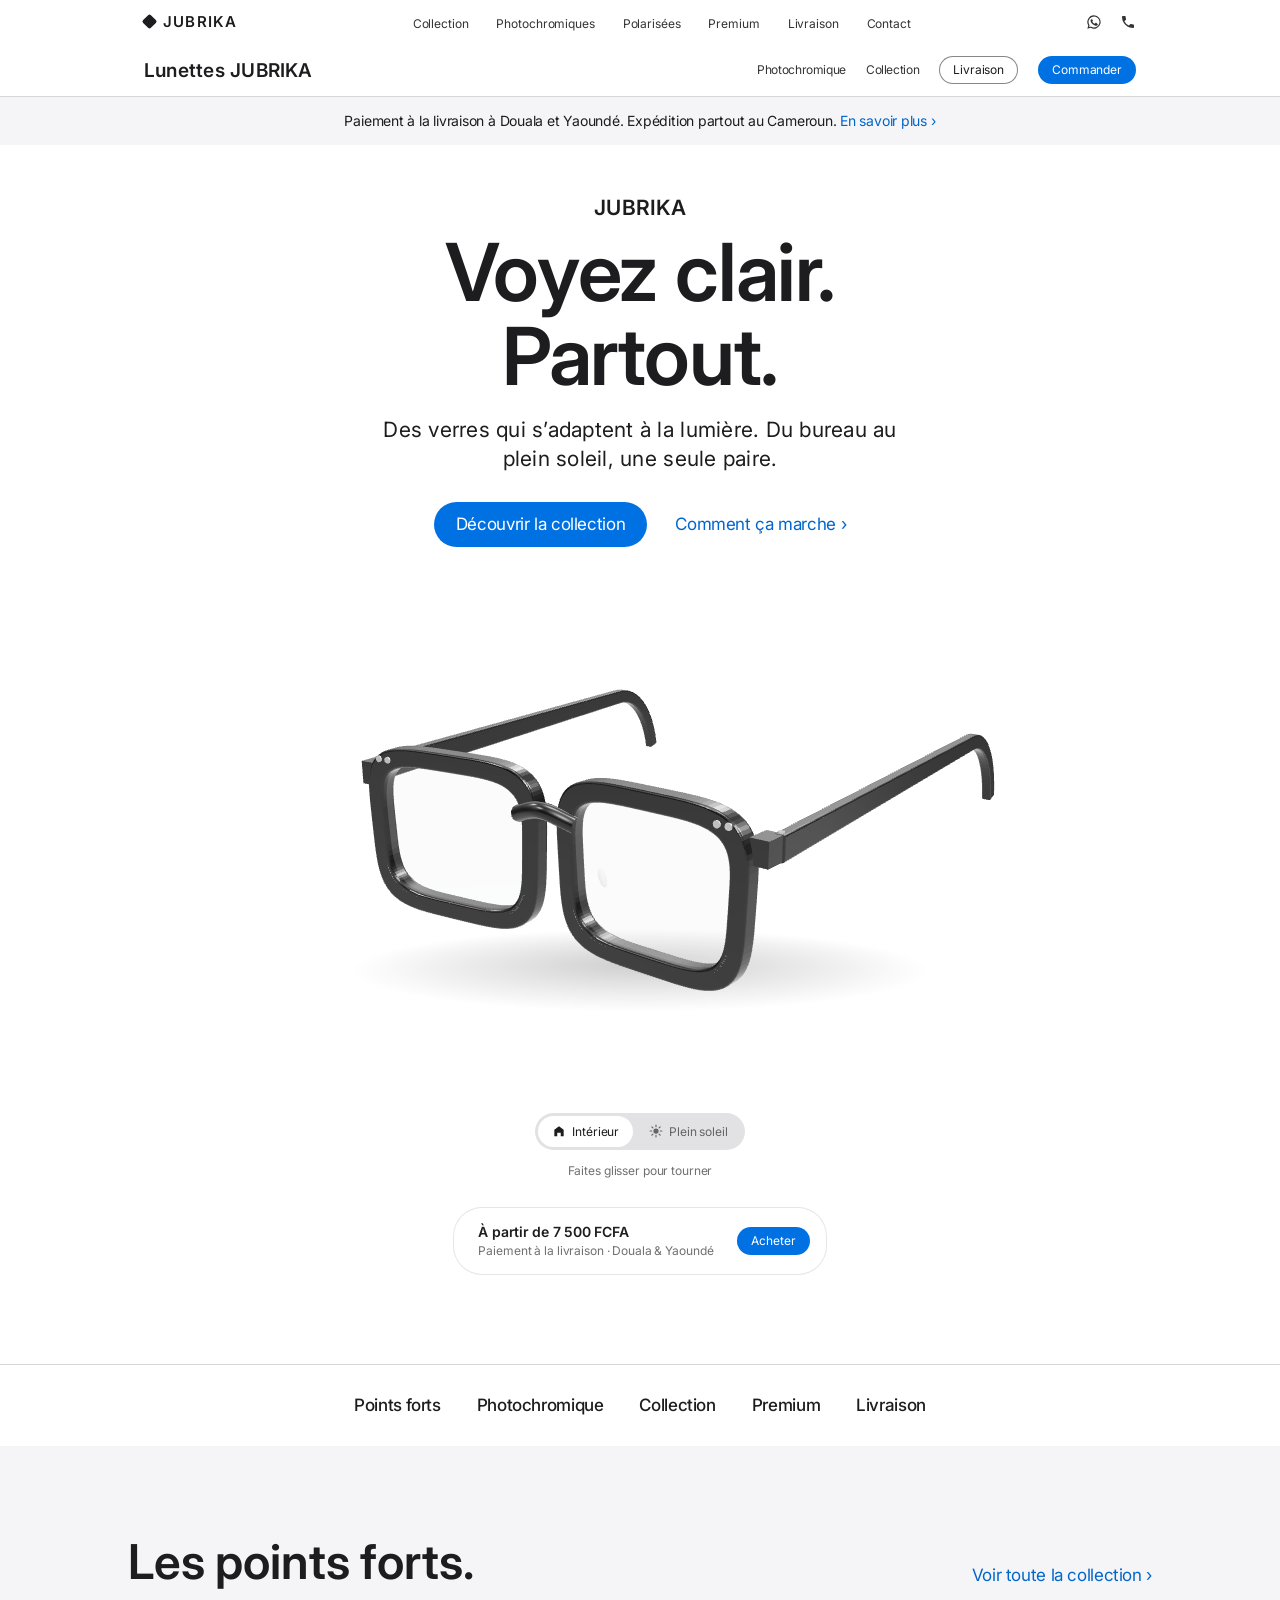
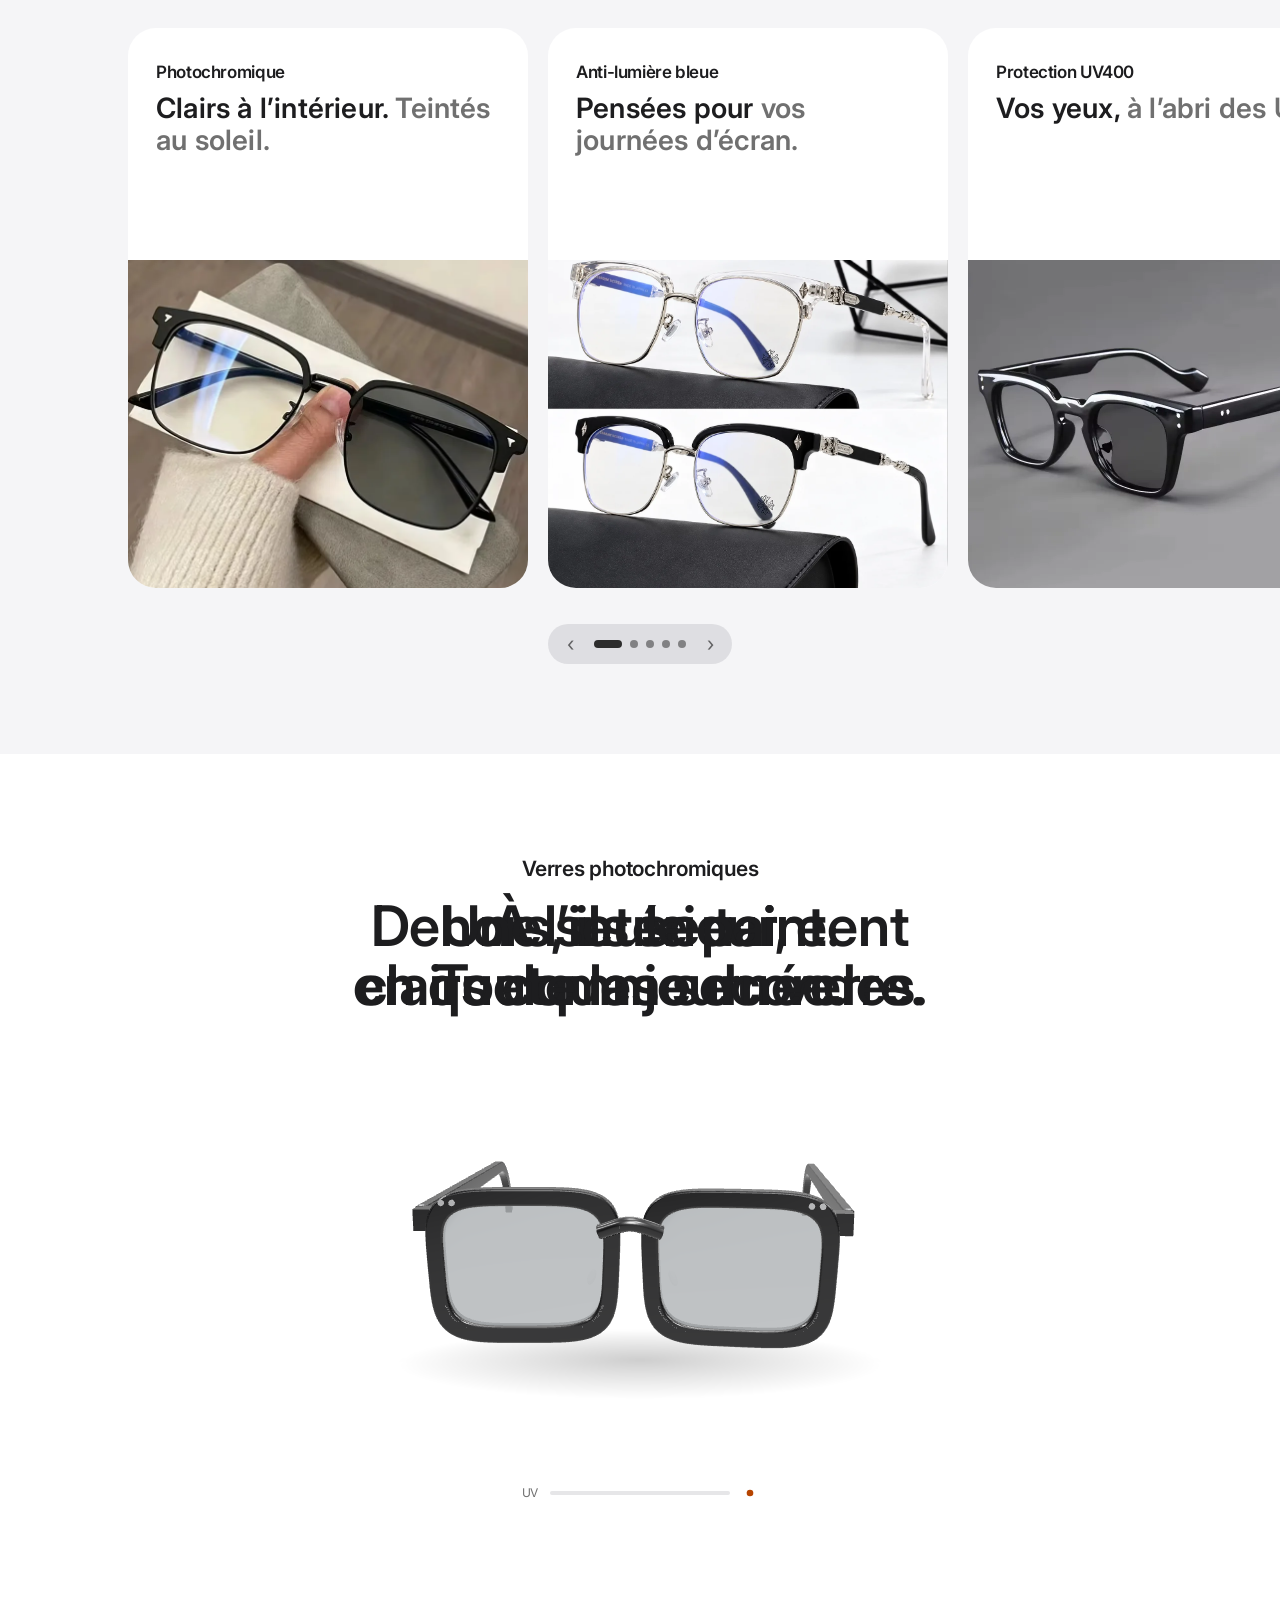
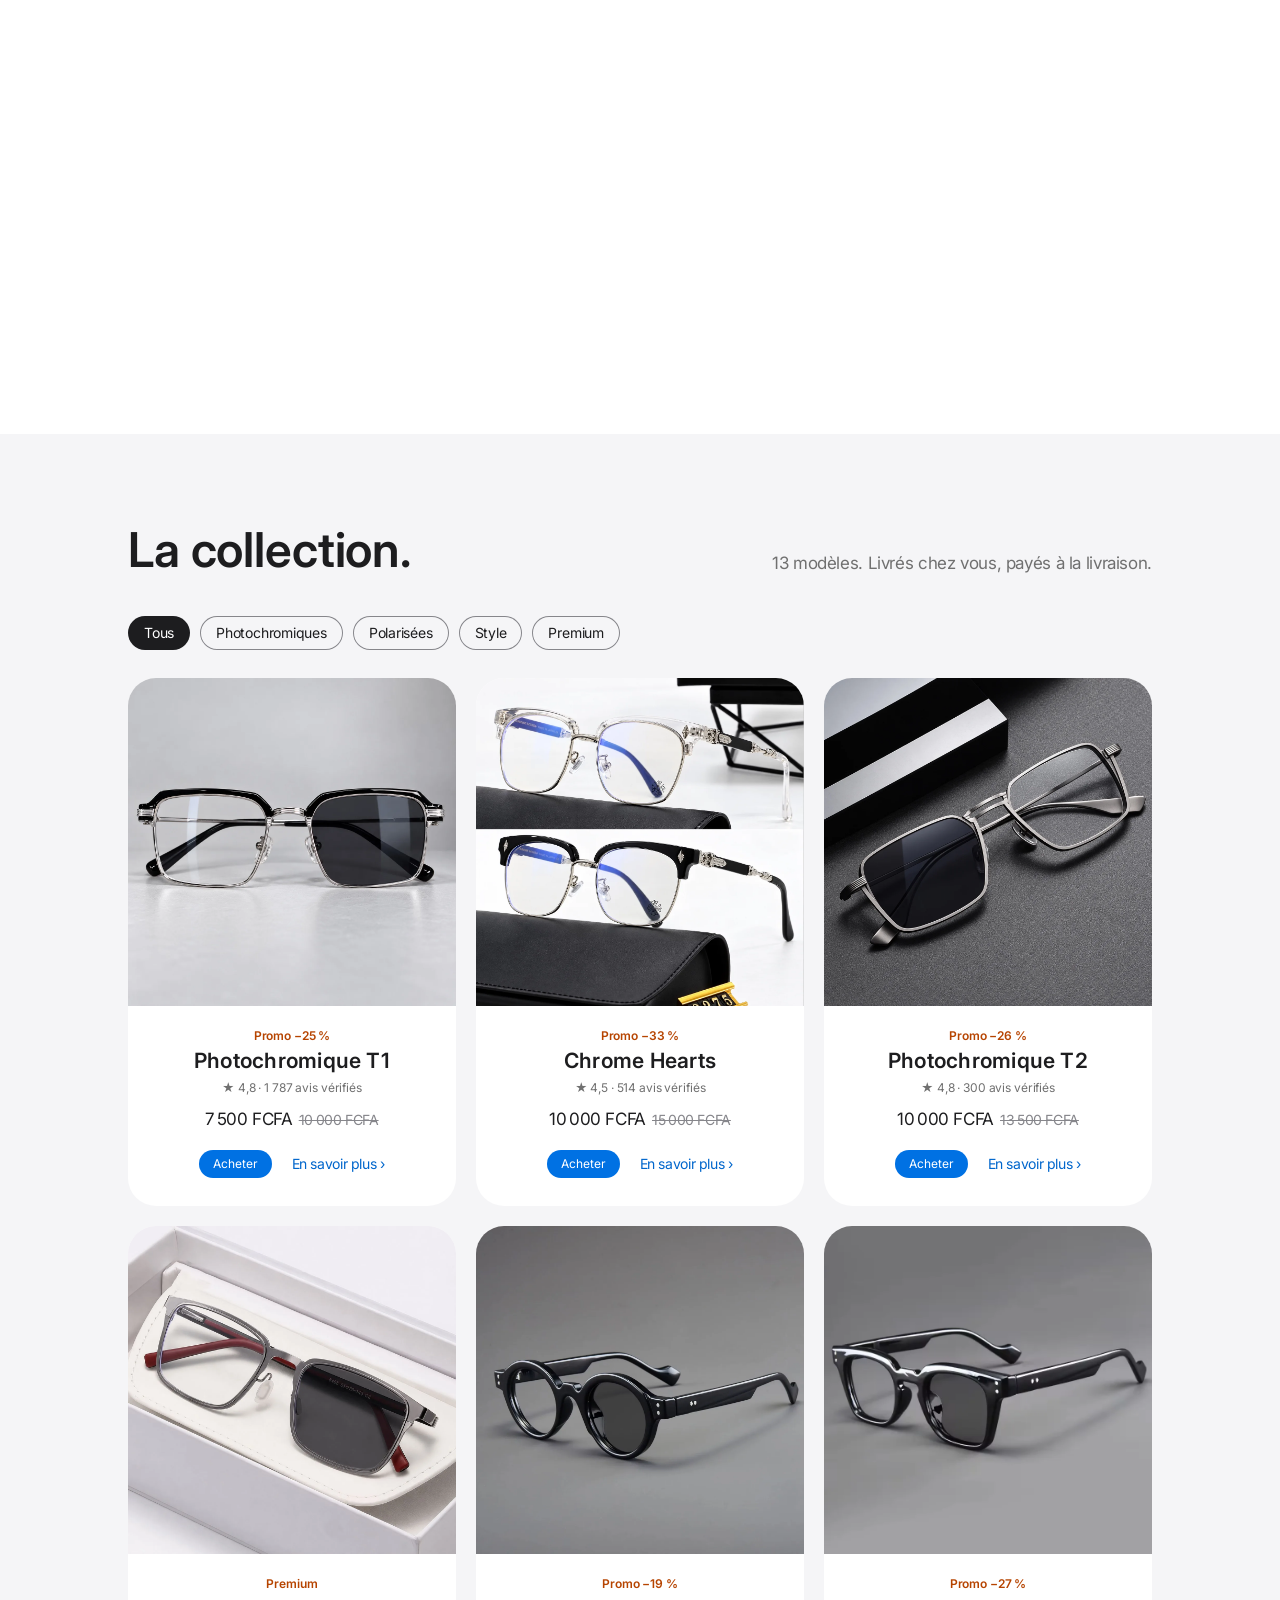
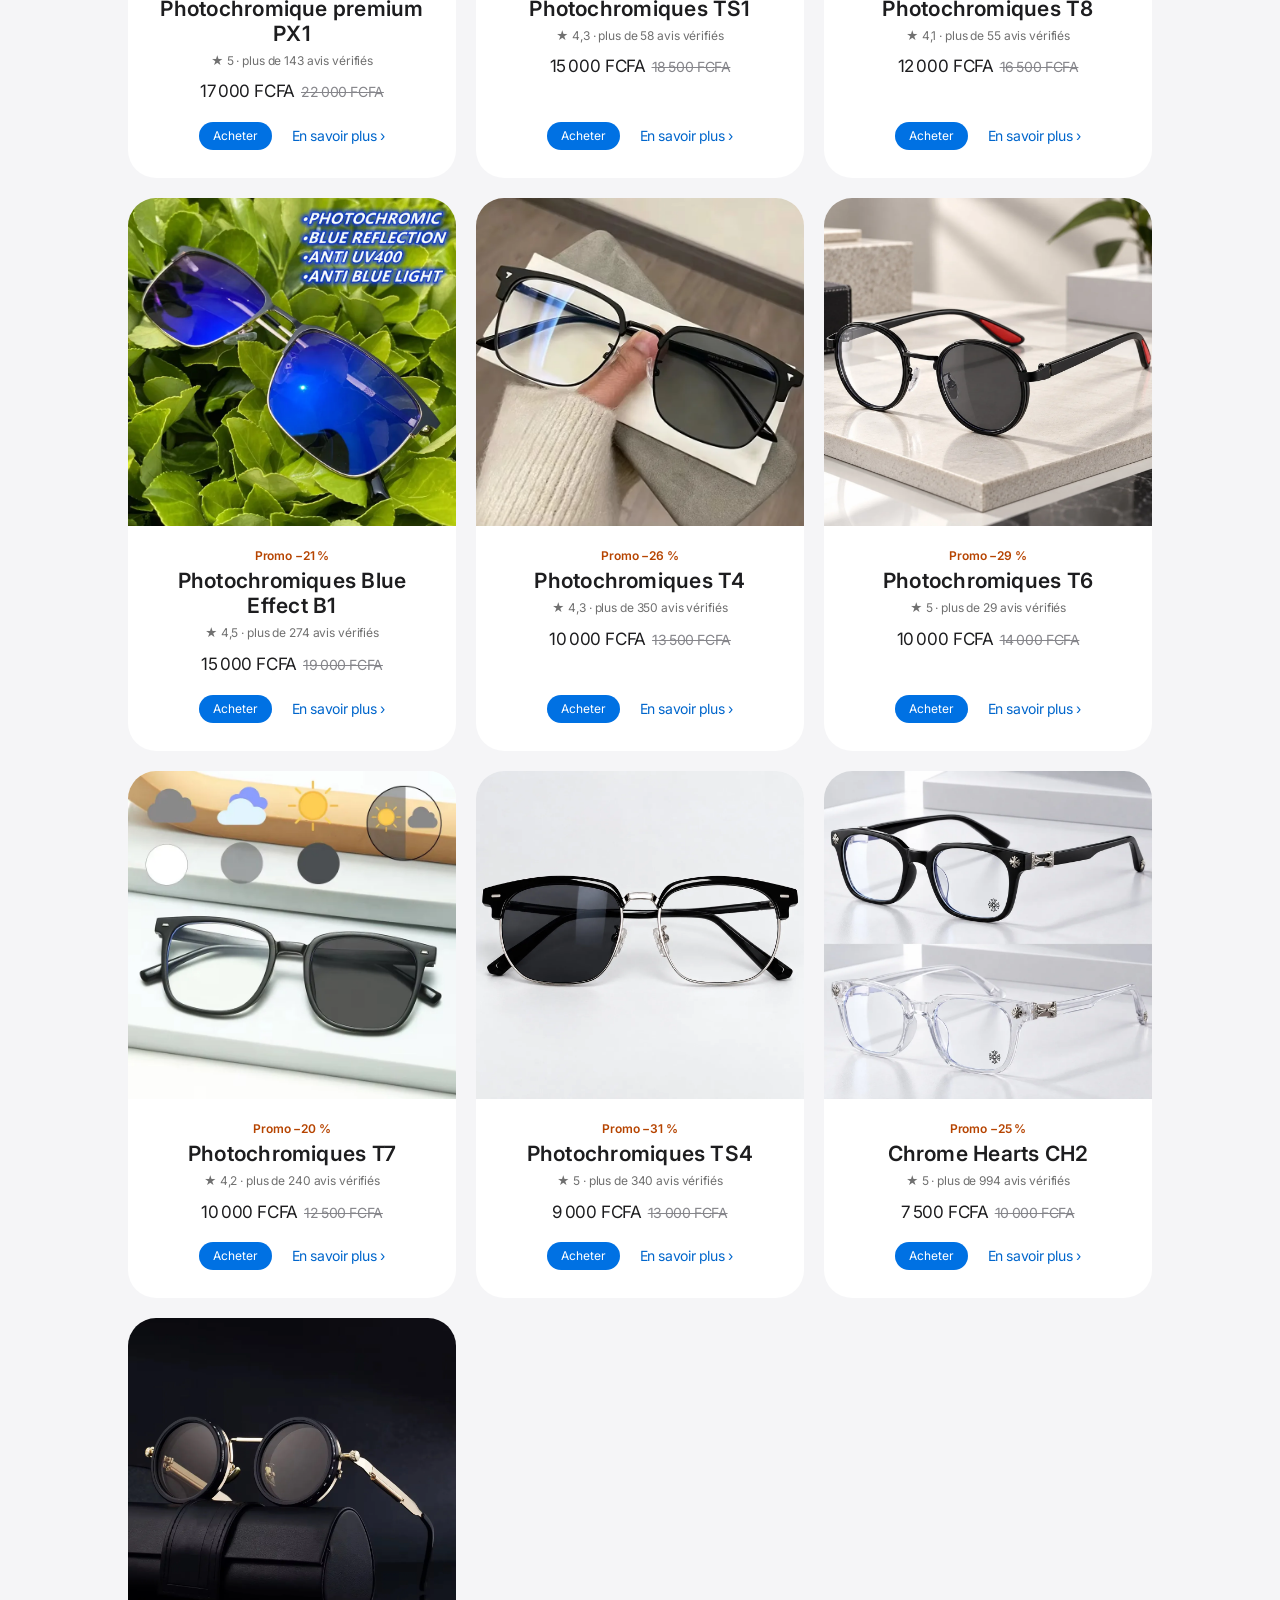
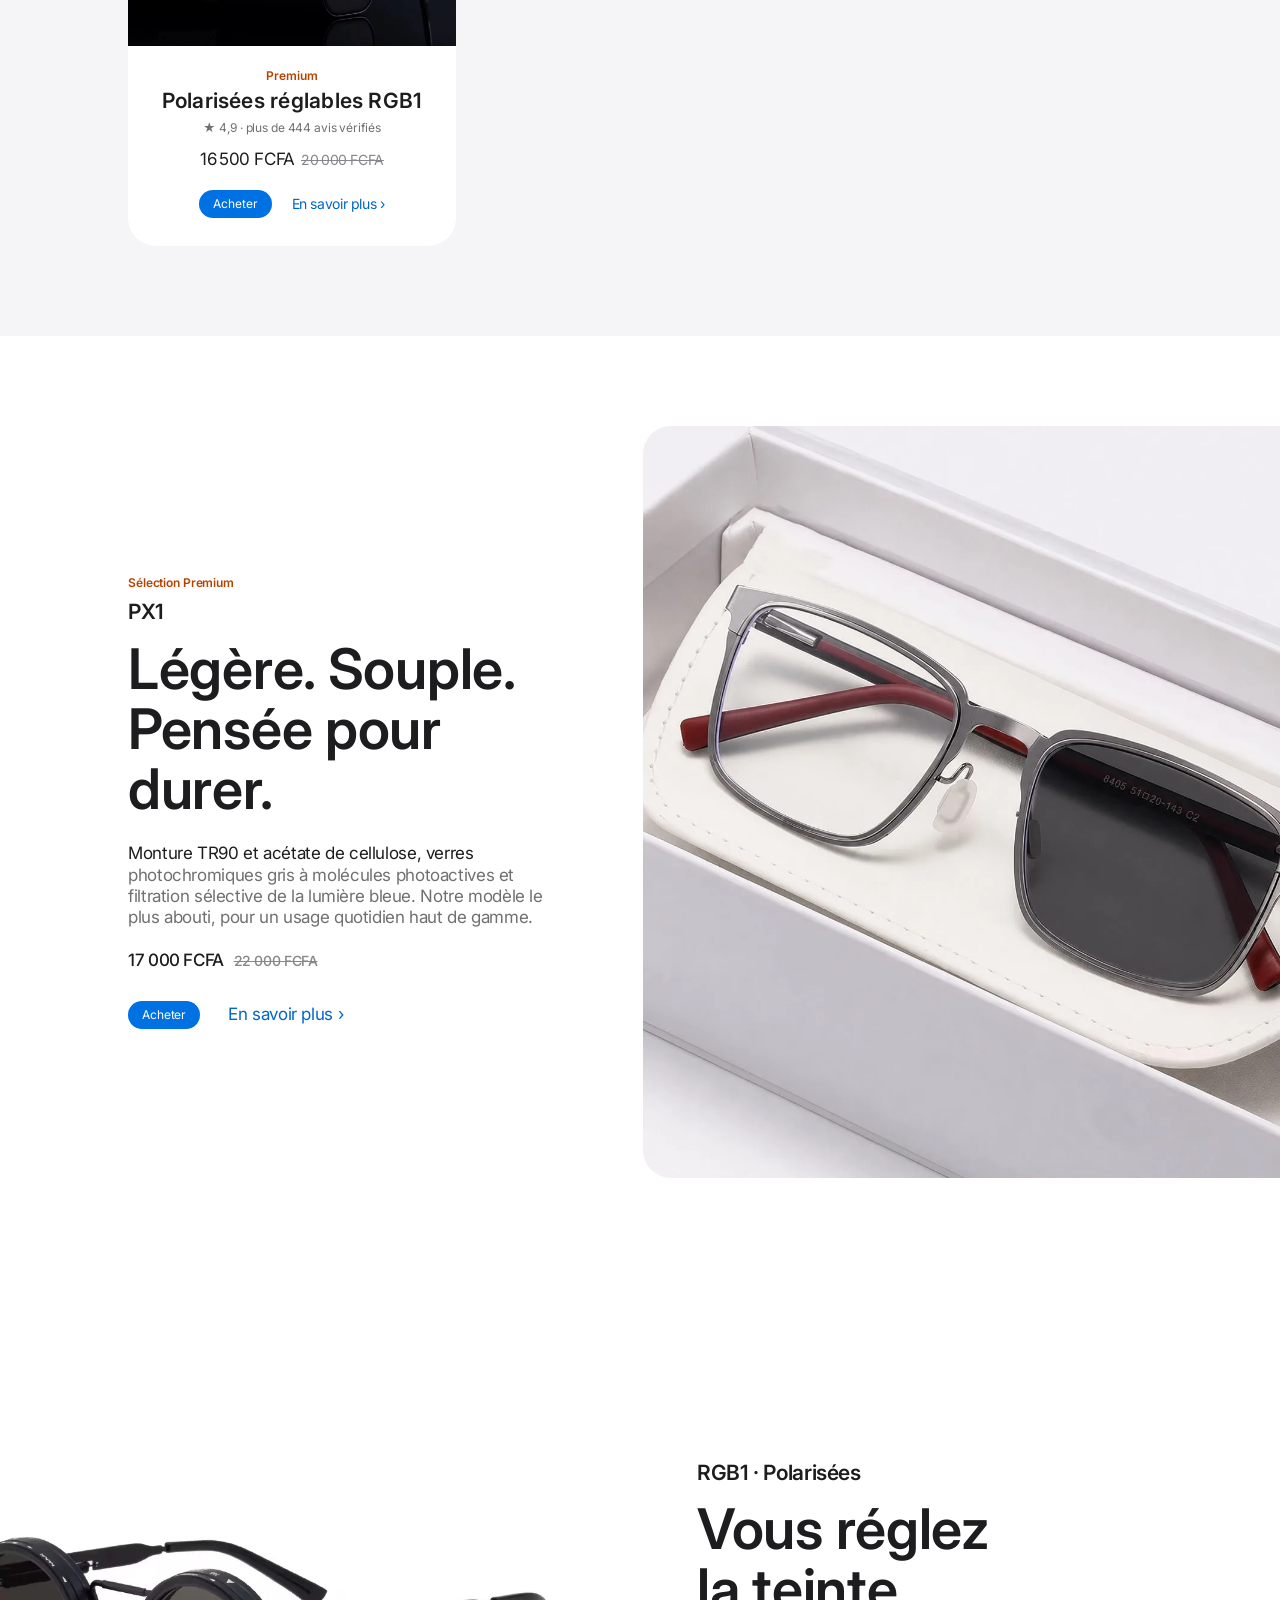
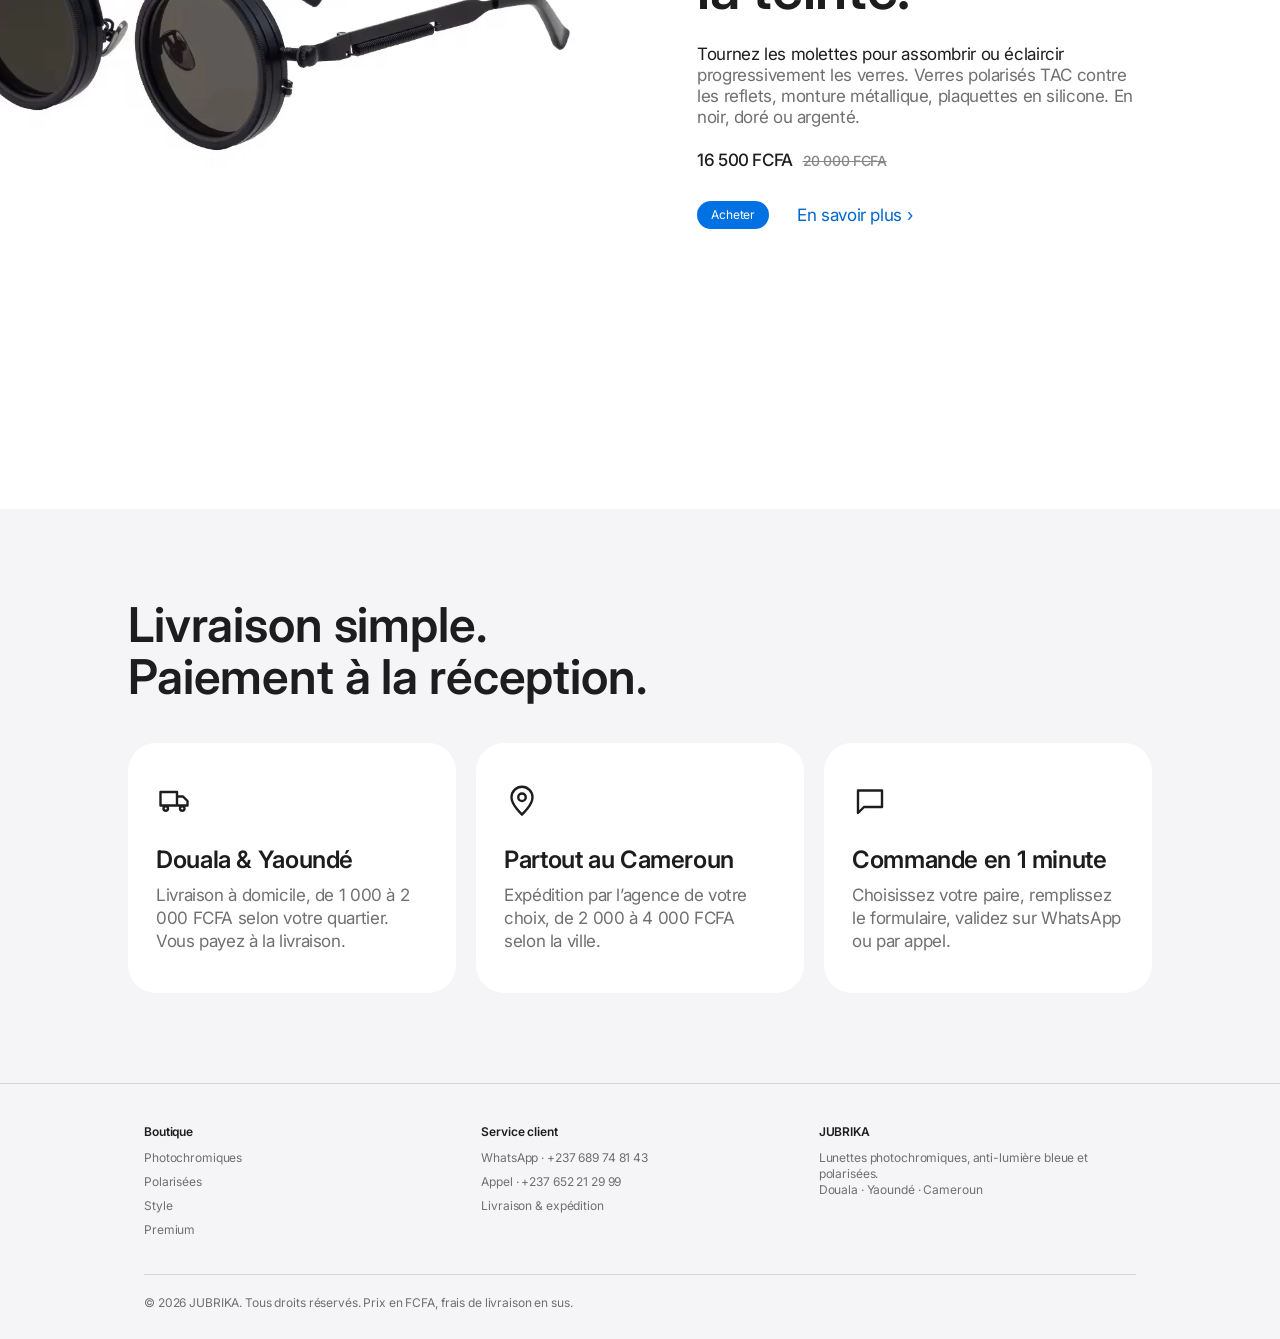
==== site/index.html @ 3ce25b88 "Ajoute le site vitrine JUBRIKA (style galerie, lunettes 3D) Nouveau site dans site/ : héros avec lun" ====
<!DOCTYPE html>
<html lang="fr">
<head>
<meta charset="utf-8">
<meta name="viewport" content="width=device-width,initial-scale=1,viewport-fit=cover">
<meta name="theme-color" content="#ffffff">
<title>JUBRIKA — Lunettes photochromiques, anti-lumière bleue et polarisées</title>
<meta name="description" content="Lunettes photochromiques, anti-lumière bleue et polarisées. Livraison à Douala et Yaoundé, paiement à la livraison, expédition partout au Cameroun.">
<link rel="preconnect" href="https://fonts.googleapis.com">
<link rel="preconnect" href="https://fonts.gstatic.com" crossorigin>
<link href="https://fonts.googleapis.com/css2?family=Inter:wght@400;500;600&display=swap" rel="stylesheet">
<link rel="stylesheet" href="css/style.css">
<script type="importmap">{"imports":{"three":"./vendor/three.module.min.js"}}</script>
</head>
<body>

<!-- Navigation globale -->
<header class="gnav" id="top">
  <nav class="gnav-inner" aria-label="Navigation principale">
    <a class="logo" href="#top" aria-label="JUBRIKA — accueil"><span class="logo-mark"></span>JUBRIKA</a>
    <ul class="gnav-links" id="gnav-links">
      <li><a href="#collection">Collection</a></li>
      <li><a href="#collection" data-filter="Photochromiques">Photochromiques</a></li>
      <li><a href="#collection" data-filter="Polarisées">Polarisées</a></li>
      <li><a href="#collection" data-filter="Premium">Premium</a></li>
      <li><a href="#livraison">Livraison</a></li>
      <li><a href="#contact">Contact</a></li>
    </ul>
    <div class="gnav-icons">
      <a href="https://wa.me/237689748143" target="_blank" rel="noopener" aria-label="WhatsApp">
        <svg viewBox="0 0 24 24" aria-hidden="true"><path d="M12 2a10 10 0 0 0-8.6 15.1L2 22l5-1.3A10 10 0 1 0 12 2Zm0 18.2a8.2 8.2 0 0 1-4.2-1.2l-.3-.2-3 .8.8-2.9-.2-.3A8.2 8.2 0 1 1 12 20.2Zm4.5-6.1c-.2-.1-1.5-.7-1.7-.8-.2-.1-.4-.1-.6.1l-.8 1c-.1.2-.3.2-.5.1a6.7 6.7 0 0 1-3.3-2.9c-.2-.4.2-.4.7-1.3.1-.2 0-.3 0-.4l-.8-1.8c-.2-.5-.4-.4-.6-.4h-.5a1 1 0 0 0-.7.3 3 3 0 0 0-.9 2.2 5.2 5.2 0 0 0 1.1 2.8 11.9 11.9 0 0 0 4.6 4c1.7.7 2.4.8 3.2.7.5-.1 1.5-.6 1.8-1.2.2-.6.2-1.1.1-1.2l-.5-.3Z" fill="currentColor"/></svg>
      </a>
      <a href="tel:+237652212999" aria-label="Appeler JUBRIKA">
        <svg viewBox="0 0 24 24" aria-hidden="true"><path d="M6.6 10.8a15.1 15.1 0 0 0 6.6 6.6l2.2-2.2c.3-.3.7-.4 1-.2 1.1.4 2.3.6 3.6.6.6 0 1 .4 1 1V20c0 .6-.4 1-1 1A17 17 0 0 1 3 4c0-.6.4-1 1-1h3.5c.6 0 1 .4 1 1 0 1.3.2 2.5.6 3.6.1.3 0 .7-.2 1l-2.3 2.2Z" fill="currentColor"/></svg>
      </a>
      <button class="menu-btn" id="menu-btn" aria-expanded="false" aria-controls="gnav-links" aria-label="Menu"><span></span><span></span></button>
    </div>
  </nav>
</header>

<!-- Navigation locale -->
<div class="lnav">
  <div class="lnav-inner">
    <span class="lnav-title">Lunettes JUBRIKA</span>
    <div class="lnav-actions">
      <a class="lnav-link" href="#photochromique">Photochromique</a>
      <a class="lnav-link" href="#collection">Collection</a>
      <a class="pill pill-outline" href="#livraison">Livraison</a>
      <a class="pill pill-blue" href="#collection">Commander</a>
    </div>
  </div>
</div>

<div class="ribbon">
  Paiement à la livraison à Douala et Yaoundé. Expédition partout au Cameroun. <a href="#livraison">En savoir plus ›</a>
</div>

<main>

<!-- Héros -->
<section class="hero">
  <p class="hero-kicker">JUBRIKA</p>
  <h1 class="hero-title">Voyez clair.<br>Partout.</h1>
  <p class="hero-sub">Des verres qui s’adaptent à la lumière. Du bureau au plein soleil, une seule paire.</p>
  <div class="hero-links">
    <a class="pill pill-blue pill-lg" href="#collection">Découvrir la collection</a>
    <a class="text-link" href="#photochromique">Comment ça marche ›</a>
  </div>

  <div class="hero-stage">
    <canvas id="hero-canvas" aria-label="Lunettes JUBRIKA en 3D — faites glisser pour tourner" role="img"></canvas>
    <img class="hero-fallback" src="img/products/t8-1.webp" alt="Lunettes photochromiques JUBRIKA" hidden>
    <div class="light-toggle" role="group" aria-label="Simuler la lumière">
      <button class="active" data-tint="0" aria-pressed="true">
        <svg viewBox="0 0 24 24" aria-hidden="true"><path d="M4 21V10l8-6 8 6v11h-5v-6H9v6H4Z" fill="currentColor"/></svg>Intérieur
      </button>
      <button data-tint="1" aria-pressed="false">
        <svg viewBox="0 0 24 24" aria-hidden="true"><circle cx="12" cy="12" r="4.5" fill="currentColor"/><g stroke="currentColor" stroke-width="2" stroke-linecap="round"><path d="M12 2v2.5M12 19.5V22M2 12h2.5M19.5 12H22M4.9 4.9l1.8 1.8M17.3 17.3l1.8 1.8M4.9 19.1l1.8-1.8M17.3 6.7l1.8-1.8"/></g></svg>Plein soleil
      </button>
    </div>
    <p class="drag-hint">Faites glisser pour tourner</p>
  </div>

  <div class="price-callout">
    <div>
      <strong>À partir de 7 500 FCFA</strong>
      <span>Paiement à la livraison · Douala &amp; Yaoundé</span>
    </div>
    <a class="pill pill-blue" href="#collection">Acheter</a>
  </div>
</section>

<!-- Ancres -->
<nav class="anchors" aria-label="Sections">
  <a href="#points-forts">Points forts</a>
  <a href="#photochromique">Photochromique</a>
  <a href="#collection">Collection</a>
  <a href="#premium">Premium</a>
  <a href="#livraison">Livraison</a>
</nav>

<!-- Points forts -->
<section class="band" id="points-forts">
  <div class="band-head">
    <h2 class="section-title">Les points forts.</h2>
    <a class="text-link" href="#collection">Voir toute la collection ›</a>
  </div>
  <div class="highlights" id="highlights">
    <article class="hl-card">
      <p class="hl-kicker">Photochromique</p>
      <h3>Clairs à l’intérieur. <span>Teintés au soleil.</span></h3>
      <img src="img/products/t4-1.webp" alt="Lunettes photochromiques T4 tenues en main" loading="lazy">
    </article>
    <article class="hl-card">
      <p class="hl-kicker">Anti-lumière bleue</p>
      <h3>Pensées pour <span>vos journées d’écran.</span></h3>
      <img src="img/products/ch1-1.webp" alt="Lunettes anti-lumière bleue CH1" loading="lazy">
    </article>
    <article class="hl-card">
      <p class="hl-kicker">Protection UV400</p>
      <h3>Vos yeux, <span>à l’abri des UV.</span></h3>
      <img src="img/products/t8-1.webp" alt="Lunettes photochromiques T8" loading="lazy">
    </article>
    <article class="hl-card">
      <p class="hl-kicker">Polarisées réglables</p>
      <h3>Une molette. <span>L’intensité qui vous va.</span></h3>
      <img src="img/products/rgb1-1.webp" alt="Lunettes polarisées réglables RGB1" loading="lazy">
    </article>
    <article class="hl-card hl-card-text">
      <p class="hl-kicker">Paiement à la livraison</p>
      <h3>Vous payez <span>quand vous recevez.</span></h3>
      <p class="hl-big">+10 000</p>
      <p class="hl-note">clients satisfaits au Cameroun</p>
    </article>
  </div>
  <div class="hl-controls" aria-label="Défilement des points forts">
    <button id="hl-prev" aria-label="Précédent">‹</button>
    <span class="hl-dots" id="hl-dots"></span>
    <button id="hl-next" aria-label="Suivant">›</button>
  </div>
</section>

<!-- Photochromique : scroll -->
<section class="photo-story" id="photochromique">
  <div class="story-sticky">
    <div class="story-text">
      <p class="story-kicker">Verres photochromiques</p>
      <h2 class="story-steps">
        <span class="step active" data-step="0">À l’intérieur,<br>clairs comme du verre.</span>
        <span class="step" data-step="1">Dehors, ils se teintent<br>en quelques secondes.</span>
        <span class="step" data-step="2">Une seule paire.<br>Toute la journée.</span>
      </h2>
    </div>
    <canvas id="story-canvas" aria-hidden="true"></canvas>
    <img class="story-fallback" src="img/products/t1-1.webp" alt="" hidden>
    <div class="uv-meter" aria-hidden="true">
      <span>UV</span><div class="uv-track"><div class="uv-fill" id="uv-fill"></div></div>
      <svg viewBox="0 0 24 24"><circle cx="12" cy="12" r="5" fill="currentColor"/></svg>
    </div>
  </div>
</section>

<!-- Collection -->
<section class="band" id="collection">
  <div class="band-head">
    <h2 class="section-title">La collection.</h2>
    <p class="band-sub">13 modèles. Livrés chez vous, payés à la livraison.</p>
  </div>
  <div class="filters" role="tablist" aria-label="Filtrer la collection">
    <button class="pill pill-outline active" data-filter="Tous" role="tab" aria-selected="true">Tous</button>
    <button class="pill pill-outline" data-filter="Photochromiques" role="tab" aria-selected="false">Photochromiques</button>
    <button class="pill pill-outline" data-filter="Polarisées" role="tab" aria-selected="false">Polarisées</button>
    <button class="pill pill-outline" data-filter="Style" role="tab" aria-selected="false">Style</button>
    <button class="pill pill-outline" data-filter="Premium" role="tab" aria-selected="false">Premium</button>
  </div>
  <div class="grid" id="grid"></div>
</section>

<!-- Premium PX1 -->
<section class="editorial" id="premium">
  <div class="ed-text">
    <p class="launch">Sélection Premium</p>
    <p class="ed-kicker">PX1</p>
    <h2 class="ed-title">Légère. Souple.<br>Pensée pour durer.</h2>
    <p class="ed-body">Monture TR90 et acétate de cellulose, verres photochromiques gris à molécules photoactives et filtration sélective de la lumière bleue. Notre modèle le plus abouti, pour un usage quotidien haut de gamme.</p>
    <p class="ed-price">17 000 FCFA <s>22 000 FCFA</s></p>
    <div class="hero-links left">
      <a class="pill pill-blue" href="#produit-PX1">Acheter</a>
      <a class="text-link" href="#produit-PX1">En savoir plus ›</a>
    </div>
  </div>
  <div class="ed-media"><img src="img/products/px1-1.webp" alt="Lunettes photochromiques premium PX1" loading="lazy"></div>
</section>

<section class="editorial reverse">
  <div class="ed-text">
    <p class="ed-kicker">RGB1 · Polarisées</p>
    <h2 class="ed-title">Vous réglez<br>la teinte.</h2>
    <p class="ed-body">Tournez les molettes pour assombrir ou éclaircir progressivement les verres. Verres polarisés TAC contre les reflets, monture métallique, plaquettes en silicone. En noir, doré ou argenté.</p>
    <p class="ed-price">16 500 FCFA <s>20 000 FCFA</s></p>
    <div class="hero-links left">
      <a class="pill pill-blue" href="#produit-RGB1">Acheter</a>
      <a class="text-link" href="#produit-RGB1">En savoir plus ›</a>
    </div>
  </div>
  <div class="ed-media"><img src="img/products/rgb1-2.webp" alt="Lunettes polarisées réglables RGB1" loading="lazy"></div>
</section>

<!-- Livraison -->
<section class="band" id="livraison">
  <div class="band-head">
    <h2 class="section-title">Livraison simple.<br>Paiement à la réception.</h2>
  </div>
  <div class="cards3">
    <article class="info-card">
      <svg viewBox="0 0 24 24" aria-hidden="true"><path d="M3 6h11v9H3zM14 9h4l3 3v3h-7zM6.5 18.5a1.5 1.5 0 1 0 0-3 1.5 1.5 0 0 0 0 3Zm11 0a1.5 1.5 0 1 0 0-3 1.5 1.5 0 0 0 0 3Z" fill="none" stroke="currentColor" stroke-width="1.6" stroke-linejoin="round"/></svg>
      <h3>Douala &amp; Yaoundé</h3>
      <p>Livraison à domicile, de 1 000 à 2 000 FCFA selon votre quartier. Vous payez à la livraison.</p>
    </article>
    <article class="info-card">
      <svg viewBox="0 0 24 24" aria-hidden="true"><path d="M12 21s-7-6.2-7-11.5a7 7 0 0 1 14 0C19 14.8 12 21 12 21Zm0-9a2.5 2.5 0 1 0 0-5 2.5 2.5 0 0 0 0 5Z" fill="none" stroke="currentColor" stroke-width="1.6"/></svg>
      <h3>Partout au Cameroun</h3>
      <p>Expédition par l’agence de votre choix, de 2 000 à 4 000 FCFA selon la ville.</p>
    </article>
    <article class="info-card">
      <svg viewBox="0 0 24 24" aria-hidden="true"><path d="M4 5h16v11H8l-4 4z" fill="none" stroke="currentColor" stroke-width="1.6" stroke-linejoin="round"/></svg>
      <h3>Commande en 1 minute</h3>
      <p>Choisissez votre paire, remplissez le formulaire, validez sur WhatsApp ou par appel.</p>
    </article>
  </div>
</section>

</main>

<footer class="footer" id="contact">
  <div class="footer-inner">
    <div class="footer-cols">
      <div>
        <h4>Boutique</h4>
        <a href="#collection" data-filter="Photochromiques">Photochromiques</a>
        <a href="#collection" data-filter="Polarisées">Polarisées</a>
        <a href="#collection" data-filter="Style">Style</a>
        <a href="#collection" data-filter="Premium">Premium</a>
      </div>
      <div>
        <h4>Service client</h4>
        <a href="https://wa.me/237689748143" target="_blank" rel="noopener">WhatsApp · +237 689 74 81 43</a>
        <a href="tel:+237652212999">Appel · +237 652 21 29 99</a>
        <a href="#livraison">Livraison &amp; expédition</a>
      </div>
      <div>
        <h4>JUBRIKA</h4>
        <p>Lunettes photochromiques, anti-lumière bleue et polarisées.<br>Douala · Yaoundé · Cameroun</p>
      </div>
    </div>
    <p class="legal">© 2026 JUBRIKA. Tous droits réservés. Prix en FCFA, frais de livraison en sus.</p>
  </div>
</footer>

<!-- Fiche produit -->
<dialog class="sheet" id="sheet" aria-labelledby="sheet-title">
  <button class="sheet-close" id="sheet-close" aria-label="Fermer">×</button>
  <div class="sheet-body" id="sheet-body"></div>
</dialog>

<div class="toast" id="toast" role="alert" hidden></div>

<script type="module" src="js/app.js"></script>
</body>
</html>
---- site/css/style.css ----
/* JUBRIKA — galerie blanche, typographie compacte, bleu réservé aux actions. */
:root{
  --white:#ffffff;--mist:#f5f5f7;--frost:#fafafc;--hairline:#d6d6d6;--control:#e6e6e8;
  --ink:#1d1d1f;--slate:#707070;--steel:#86868b;--link:#0066cc;--blue:#0071e3;--orange:#b64400;
  --display:-apple-system,BlinkMacSystemFont,"SF Pro Display",Inter,"Helvetica Neue",Arial,sans-serif;
  --text:-apple-system,BlinkMacSystemFont,"SF Pro Text",Inter,"Helvetica Neue",Arial,sans-serif;
  --r-card:28px;--section:90px;--gap:20px;--gutter:max(16px,calc((100vw - 1024px)/2));
}
*{box-sizing:border-box}
html{scroll-behavior:smooth;scroll-padding-top:52px}
body{margin:0;background:var(--white);color:var(--ink);font-family:var(--text);font-size:17px;line-height:1.47;letter-spacing:-.374px;-webkit-font-smoothing:antialiased;overflow-x:hidden}
a{color:inherit;text-decoration:none}
img{max-width:100%;display:block}
button{font:inherit;color:inherit;cursor:pointer}
h1,h2,h3,h4{font-family:var(--display);margin:0}
[hidden]{display:none!important}

/* ---------- Boutons ---------- */
.pill{display:inline-flex;align-items:center;justify-content:center;gap:6px;border-radius:9999px;font-size:12px;line-height:1.33;letter-spacing:-.12px;padding:6px 14px;white-space:nowrap;border:0;background:none;transition:background .2s,color .2s}
.pill-blue{background:var(--blue);color:#fff}
.pill-blue:hover{background:#0077ed}
.pill-outline{box-shadow:inset 0 0 0 1px var(--steel);color:var(--ink)}
.pill-outline:hover{box-shadow:inset 0 0 0 1px var(--ink)}
.pill-outline.active{background:var(--ink);color:#fff;box-shadow:none}
.pill-lg{font-size:17px;padding:11px 22px;letter-spacing:-.374px}
.text-link{color:var(--link);font-size:17px}
.text-link:hover{text-decoration:underline}

/* ---------- Navigation globale ---------- */
.gnav{background:rgba(255,255,255,.92);backdrop-filter:saturate(180%) blur(20px);-webkit-backdrop-filter:saturate(180%) blur(20px);position:relative;z-index:60}
.gnav-inner{max-width:1024px;margin:auto;height:44px;padding:0 16px;display:flex;align-items:center;justify-content:space-between;gap:20px}
.logo{display:flex;align-items:center;gap:8px;font-family:var(--display);font-weight:600;font-size:15px;letter-spacing:1.2px}
.logo-mark{width:11px;height:11px;background:var(--ink);transform:rotate(45deg);border-radius:2px}
.gnav-links{display:flex;gap:28px;list-style:none;margin:0;padding:0}
.gnav-links a{font-size:12px;line-height:1;letter-spacing:-.12px;color:rgba(0,0,0,.8)}
.gnav-links a:hover{color:var(--ink)}
.gnav-icons{display:flex;align-items:center;gap:18px}
.gnav-icons a,.gnav-icons button{display:flex;color:rgba(0,0,0,.8)}
.gnav-icons svg{width:16px;height:16px}
.gnav-icons .menu-btn{display:none;background:none;border:0;width:22px;height:22px;flex-direction:column;justify-content:center;gap:6px;padding:0}
.menu-btn span{display:block;height:1.2px;background:var(--ink);transition:transform .25s}
.menu-btn[aria-expanded=true] span:first-child{transform:translateY(3.6px) rotate(45deg)}
.menu-btn[aria-expanded=true] span:last-child{transform:translateY(-3.6px) rotate(-45deg)}

/* ---------- Navigation locale ---------- */
.lnav{position:sticky;top:0;z-index:50;background:rgba(255,255,255,.85);backdrop-filter:saturate(180%) blur(20px);-webkit-backdrop-filter:saturate(180%) blur(20px);border-bottom:1px solid var(--hairline)}
.lnav-inner{max-width:1024px;margin:auto;height:52px;padding:0 16px;display:flex;align-items:center;justify-content:space-between;gap:16px}
.lnav-title{font-family:var(--display);font-size:19px;font-weight:600;line-height:1.21;letter-spacing:.228px;white-space:nowrap}
.lnav-actions{display:flex;align-items:center;gap:20px}
.lnav-link{font-size:12px;color:rgba(0,0,0,.8)}
.lnav-link:hover{color:var(--link)}

.ribbon{background:var(--mist);text-align:center;font-size:14px;line-height:1.43;letter-spacing:-.224px;padding:14px 16px;color:var(--ink)}
.ribbon a{color:var(--link)}

/* ---------- Héros ---------- */
.hero{text-align:center;padding:52px 16px 0;position:relative}
.hero-kicker{font-family:var(--display);font-size:21px;font-weight:600;line-height:1;letter-spacing:.231px;margin:0 0 12px}
.hero-title{font-size:80px;font-weight:600;line-height:1.05;letter-spacing:-1.2px}
.hero-sub{font-size:21px;line-height:1.38;letter-spacing:.012em;color:var(--ink);max-width:560px;margin:18px auto 0;font-family:var(--display)}
.hero-links{display:flex;align-items:center;justify-content:center;gap:28px;margin-top:28px;flex-wrap:wrap}
.hero-links.left{justify-content:flex-start}
.hero-stage{position:relative;max-width:1100px;margin:8px auto 0}
#hero-canvas{width:100%;height:min(62vh,560px);display:block;cursor:grab}
#hero-canvas.grabbing{cursor:grabbing}
.hero-fallback{width:min(720px,100%);margin:32px auto;border-radius:var(--r-card)}
.drag-hint{margin:0;font-size:12px;color:var(--slate);letter-spacing:-.12px}
.light-toggle{display:inline-flex;gap:2px;padding:3px;border-radius:36px;background:rgba(210,210,215,.64);backdrop-filter:blur(20px);margin-bottom:12px}
.light-toggle button{display:flex;align-items:center;gap:6px;border:0;background:transparent;border-radius:36px;padding:7px 14px;font-size:12px;letter-spacing:-.12px;color:rgba(0,0,0,.56)}
.light-toggle button svg{width:14px;height:14px}
.light-toggle button.active{background:#fff;color:var(--ink)}
.price-callout{display:inline-flex;align-items:center;gap:24px;text-align:left;background:#fff;border-radius:var(--r-card);padding:14px 16px 14px 24px;margin:28px auto 0;box-shadow:var(--shadow-subtle,0 0 0 1px #e6e6e8)}
.price-callout strong{display:block;font-size:14px;font-weight:600;letter-spacing:-.224px}
.price-callout span{display:block;font-size:12px;color:var(--slate);letter-spacing:-.12px}

/* ---------- Ancres ---------- */
.anchors{display:flex;justify-content:center;gap:36px;padding:28px 16px;margin-top:var(--section);overflow-x:auto;scrollbar-width:none;border-top:1px solid var(--hairline)}
.anchors::-webkit-scrollbar{display:none}
.anchors a{font-size:17px;font-weight:500;line-height:25px;white-space:nowrap}
.anchors a:hover{color:var(--link)}

/* ---------- Bandes grises ---------- */
.band{background:var(--mist);padding:var(--section) 0}
.band-head{padding:0 var(--gutter);display:flex;align-items:flex-end;justify-content:space-between;gap:20px;flex-wrap:wrap;margin-bottom:40px}
.section-title{font-size:48px;font-weight:600;line-height:1.08;letter-spacing:-.003em}
.band-sub{margin:0;color:var(--slate);font-size:17px}

/* Points forts */
.highlights{display:flex;gap:var(--gap);overflow-x:auto;scroll-snap-type:x mandatory;padding:0 var(--gutter) 8px;scroll-padding:0 var(--gutter);scrollbar-width:none}
.highlights::-webkit-scrollbar{display:none}
.hl-card{flex:0 0 min(400px,82vw);height:560px;background:#fff;border-radius:var(--r-card);scroll-snap-align:start;overflow:hidden;position:relative;display:flex;flex-direction:column;padding:32px 28px 0}
.hl-kicker{font-family:var(--display);font-size:17px;font-weight:600;margin:0 0 8px}
.hl-card h3{font-size:28px;font-weight:600;line-height:1.14;letter-spacing:.007em}
.hl-card h3 span{color:var(--slate)}
.hl-card img{margin:auto -28px 0;width:calc(100% + 56px);max-width:none;height:62%;object-fit:cover}
.hl-card-text{justify-content:flex-start}
.hl-big{font-family:var(--display);font-size:80px;font-weight:600;letter-spacing:-1.2px;line-height:1;margin:auto 0 8px}
.hl-note{margin:0 0 40px;color:var(--slate)}
.hl-controls{display:flex;align-items:center;gap:10px;width:max-content;margin:28px auto 0;padding:6px 8px;border-radius:36px;background:rgba(210,210,215,.64)}
.hl-controls button{width:28px;height:28px;border:0;border-radius:50%;background:transparent;color:rgba(0,0,0,.56);font-size:20px;line-height:1}
.hl-controls button:hover{background:rgba(255,255,255,.6)}
.hl-dots{display:flex;gap:8px}
.hl-dots i{width:8px;height:8px;border-radius:50%;background:rgba(0,0,0,.42);transition:width .3s,background .3s}
.hl-dots i.on{width:28px;border-radius:8px;background:rgba(0,0,0,.8)}

/* ---------- Photochromique (scroll) ---------- */
.photo-story{height:320vh;position:relative;background:#fff}
.story-sticky{position:sticky;top:52px;height:calc(100vh - 52px);display:flex;flex-direction:column;align-items:center;justify-content:center;overflow:hidden;padding:0 16px}
.story-text{text-align:center;position:relative;z-index:1}
.story-kicker{font-family:var(--display);font-size:21px;font-weight:600;margin:0 0 12px}
.story-steps{display:grid;font-size:56px;font-weight:600;line-height:1.07;letter-spacing:-.005em}
.story-steps .step{grid-area:1/1;opacity:0;transform:translateY(16px);transition:opacity .5s,transform .5s}
.story-steps .step.active{opacity:1;transform:none}
#story-canvas{width:min(1000px,100%);height:min(52vh,480px);display:block}
.story-fallback{width:min(560px,100%);border-radius:var(--r-card);margin-top:32px}
.uv-meter{display:flex;align-items:center;gap:12px;font-size:12px;color:var(--slate);letter-spacing:-.12px}
.uv-meter svg{width:16px;height:16px;color:var(--orange)}
.uv-track{width:180px;height:4px;border-radius:4px;background:var(--control);overflow:hidden}
.uv-fill{height:100%;width:0;background:var(--ink);border-radius:4px}

/* ---------- Collection ---------- */
.filters{display:flex;gap:10px;padding:0 var(--gutter) 28px;overflow-x:auto;scrollbar-width:none}
.filters::-webkit-scrollbar{display:none}
.filters .pill{font-size:14px;padding:8px 16px;letter-spacing:-.224px}
.grid{display:grid;grid-template-columns:repeat(3,minmax(0,1fr));gap:var(--gap);padding:0 var(--gutter)}
.card{background:#fff;border-radius:var(--r-card);overflow:hidden;display:flex;flex-direction:column;text-align:center;padding:0 0 28px;transition:transform .3s}
.card:hover{transform:scale(1.01)}
.card-media{aspect-ratio:1;overflow:hidden;background:var(--mist)}
.card-media img{width:100%;height:100%;object-fit:cover;transition:transform .6s}
.card:hover .card-media img{transform:scale(1.04)}
.card .launch{margin:22px 0 4px}
.card h3{font-size:21px;font-weight:600;line-height:1.19;letter-spacing:.011em;padding:0 20px}
.card .rating{font-size:12px;color:var(--slate);margin:6px 0 0;letter-spacing:-.12px}
.card .price{margin:10px 0 18px;font-size:17px}
.card .price s,.ed-price s{color:var(--steel);font-size:14px;margin-left:6px}
.card-actions{display:flex;align-items:center;justify-content:center;gap:20px;margin-top:auto}
.card-actions .text-link{font-size:14px}
.launch{color:var(--orange);font-size:12px;font-weight:600;line-height:16px;letter-spacing:-.12px;margin:0 0 6px}

/* ---------- Éditorial ---------- */
.editorial{display:grid;grid-template-columns:minmax(0,5fr) minmax(0,7fr);gap:60px;align-items:center;padding:var(--section) 0 var(--section) var(--gutter);overflow:hidden}
.editorial.reverse{grid-template-columns:minmax(0,7fr) minmax(0,5fr);padding:0 var(--gutter) var(--section) 0}
.editorial.reverse .ed-text{order:2}
.ed-kicker{font-family:var(--display);font-size:21px;font-weight:600;margin:0 0 12px}
.ed-title{font-size:56px;font-weight:600;line-height:1.07;letter-spacing:-.005em}
.ed-body{font-size:17px;line-height:1.24;color:var(--slate);margin:24px 0 0;max-width:440px}
.ed-body::first-line{color:var(--ink)}
.ed-price{font-size:17px;margin:20px 0 0;font-weight:500}
.ed-media img{width:118%;max-width:none;border-radius:var(--r-card)}
.editorial.reverse .ed-media img{margin-left:-18%}

/* ---------- Livraison ---------- */
.cards3{display:grid;grid-template-columns:repeat(3,1fr);gap:var(--gap);padding:0 var(--gutter)}
.info-card{background:#fff;border-radius:var(--r-card);padding:40px 28px}
.info-card svg{width:36px;height:36px;color:var(--ink)}
.info-card h3{font-size:24px;font-weight:600;margin:20px 0 10px;line-height:1.17}
.info-card p{margin:0;color:var(--slate);font-size:17px;line-height:1.35}

/* ---------- Pied de page ---------- */
.footer{background:var(--mist);border-top:1px solid var(--hairline);font-size:12px;line-height:1.33;letter-spacing:-.12px;color:var(--slate)}
.footer-inner{max-width:1024px;margin:auto;padding:40px 16px 28px}
.footer-cols{display:grid;grid-template-columns:repeat(3,1fr);gap:20px;padding-bottom:28px;border-bottom:1px solid var(--hairline)}
.footer h4{font-family:var(--text);font-size:12px;font-weight:600;color:var(--ink);margin:0 0 10px}
.footer a{display:block;margin-bottom:8px;color:var(--slate)}
.footer a:hover{color:var(--ink);text-decoration:underline}
.footer p{margin:0}
.legal{padding-top:20px}

/* ---------- Fiche produit ---------- */
.sheet{border:0;padding:0;width:min(1080px,100vw);max-width:100vw;max-height:min(92vh,900px);border-radius:var(--r-card);background:#fff;color:var(--ink);overflow:hidden}
.sheet::backdrop{background:rgba(0,0,0,.45);backdrop-filter:blur(6px)}
.sheet[open]{animation:sheetIn .35s cubic-bezier(.2,.8,.2,1)}
@keyframes sheetIn{from{opacity:0;transform:translateY(24px)}}
.sheet-close{position:absolute;top:16px;right:16px;z-index:3;width:36px;height:36px;border-radius:50%;border:0;background:rgba(210,210,215,.64);backdrop-filter:blur(20px);font-size:22px;line-height:1;color:rgba(0,0,0,.7)}
.sheet-body{display:grid;grid-template-columns:minmax(0,1.05fr) minmax(0,1fr);max-height:inherit;overflow:auto}
.gallery{background:var(--mist);padding:28px;position:sticky;top:0;align-self:start}
.gallery-main{aspect-ratio:1;border-radius:20px;overflow:hidden;background:#fff}
.gallery-main img{width:100%;height:100%;object-fit:cover}
.thumbs{display:flex;gap:8px;margin-top:12px;overflow-x:auto;scrollbar-width:none}
.thumbs button{flex:0 0 56px;height:56px;border-radius:12px;overflow:hidden;border:0;padding:0;opacity:.55;box-shadow:inset 0 0 0 1px var(--control)}
.thumbs button.on{opacity:1;box-shadow:0 0 0 2px var(--blue)}
.thumbs img{width:100%;height:100%;object-fit:cover}
.info{padding:40px 32px 32px}
.info h2{font-size:32px;font-weight:600;line-height:1.12;letter-spacing:.004em;margin-right:36px}
.info .rating{font-size:14px;color:var(--slate);margin:8px 0 0}
.info .price{font-size:24px;font-family:var(--display);font-weight:600;margin:16px 0 0}
.info .price s{font-size:17px;color:var(--steel);font-weight:400;margin-left:8px}
.info .short{margin:16px 0 0}
.info details{margin-top:12px;border-top:1px solid var(--hairline);border-bottom:1px solid var(--hairline)}
.info summary{list-style:none;cursor:pointer;padding:14px 0;font-weight:500;display:flex;justify-content:space-between}
.info summary::after{content:"+";font-size:22px;line-height:1;color:var(--slate)}
.info details[open] summary::after{content:"–"}
.info details p{margin:0 0 12px;color:var(--slate);font-size:15px;line-height:1.4}
.specs{margin:0 0 16px;padding:0;list-style:none;font-size:15px;line-height:1.4}
.specs li{padding:6px 0 6px 22px;position:relative}
.specs li::before{content:"";position:absolute;left:4px;top:13px;width:6px;height:6px;border-radius:50%;background:var(--ink)}
.order{margin-top:28px}
.order h3{font-size:21px;font-weight:600;margin-bottom:16px}
.swatches{display:flex;gap:8px;flex-wrap:wrap}
.swatches .pill{font-size:14px;padding:8px 16px}
.field{margin-bottom:12px}
.field label{display:block;font-size:12px;font-weight:600;color:var(--ink);margin-bottom:6px;letter-spacing:-.12px}
.field label em{color:var(--orange);font-style:normal}
.field input,.field select{width:100%;font:inherit;font-size:17px;letter-spacing:-.374px;padding:12px 16px;border-radius:12px;border:1px solid var(--steel);background:#fff;color:var(--ink);appearance:none}
.field select{background-image:url("data:image/svg+xml,%3Csvg xmlns='http://www.w3.org/2000/svg' viewBox='0 0 12 8'%3E%3Cpath d='M1 1l5 5 5-5' fill='none' stroke='%2386868b' stroke-width='1.6'/%3E%3C/svg%3E");background-repeat:no-repeat;background-position:right 16px center;background-size:12px}
.field input:focus,.field select:focus{outline:none;border-color:var(--blue);box-shadow:0 0 0 3px rgba(0,113,227,.2)}
.field.err input,.field.err select{border-color:#e30000}
.field .msg{display:block;font-size:12px;color:#e30000;margin-top:4px}
.row2{display:grid;grid-template-columns:1fr 1fr;gap:12px}
.qty{display:flex;align-items:center;gap:0;border:1px solid var(--steel);border-radius:12px;width:max-content;overflow:hidden}
.qty button{width:44px;height:46px;border:0;background:#fff;font-size:20px}
.qty input{width:52px;border:0!important;text-align:center;padding:0!important;border-radius:0!important;box-shadow:none!important}
.summary{background:var(--mist);border-radius:16px;padding:16px 20px;margin-top:16px;font-size:14px;letter-spacing:-.224px}
.summary div{display:flex;justify-content:space-between;padding:3px 0}
.summary .total{border-top:1px solid var(--hairline);margin-top:8px;padding-top:10px;font-size:17px;font-weight:600}
.btn-block{display:flex;width:100%;justify-content:center;padding:14px 20px;font-size:17px;letter-spacing:-.374px;margin-top:16px}
.btn-block svg{width:18px;height:18px}
.btn-call{margin-top:10px}
.note{font-size:12px;color:var(--slate);margin:14px 0 0;line-height:1.4}

.toast{position:fixed;left:50%;bottom:28px;transform:translateX(-50%);z-index:999;background:var(--ink);color:#fff;font-size:14px;padding:12px 20px;border-radius:9999px;max-width:calc(100vw - 32px);text-align:center}

/* ---------- Responsive ---------- */
@media (max-width:1068px){
  .hero-title{font-size:64px}
  .section-title{font-size:40px}
  .ed-title,.story-steps{font-size:44px}
}
@media (max-width:833px){
  .gnav-links{display:none}
  .gnav-links.open{display:flex;position:absolute;top:44px;left:0;right:0;flex-direction:column;gap:0;padding:12px 32px 28px;background:rgba(250,250,252,.97);backdrop-filter:blur(20px);border-bottom:1px solid var(--control)}
  .gnav-links.open a{display:block;font-family:var(--display);font-size:28px;font-weight:600;padding:8px 0;color:var(--ink)}
  .gnav-icons .menu-btn{display:flex}
  .lnav-link{display:none}
  .grid{grid-template-columns:repeat(2,minmax(0,1fr))}
  .editorial,.editorial.reverse{grid-template-columns:1fr;gap:40px;padding:var(--section) 0}
  .editorial.reverse .ed-text{order:0}
  .ed-text{padding:0 16px}
  .ed-media img,.editorial.reverse .ed-media img{width:calc(100% - 16px);margin-left:16px}
  .editorial.reverse .ed-media img{margin-left:0}
  .cards3{grid-template-columns:1fr}
  .sheet-body{grid-template-columns:1fr}
  .gallery{position:static;padding:16px}
  .info{padding:24px 20px 32px}
}
@media (max-width:734px){
  :root{--section:64px}
  .hero{padding-top:44px}
  .hero-title{font-size:48px;letter-spacing:-.6px}
  .hero-sub{font-size:19px}
  .hero-links{gap:20px}
  #hero-canvas{height:44vh;min-height:280px}
  .section-title{font-size:32px}
  .ed-title,.story-steps{font-size:34px}
  .hl-card{height:480px}
  .hl-card h3{font-size:24px}
  .grid{gap:12px}
  .card{border-radius:20px;padding-bottom:20px}
  .card h3{font-size:15px;padding:0 10px}
  .card .launch{margin-top:14px}
  .card .price{font-size:14px;margin:6px 0 12px}
  .card .price s{display:block;margin:0;font-size:12px}
  .card-actions .text-link{display:none}
  .footer-cols{grid-template-columns:1fr}
  .price-callout{gap:16px;padding-left:20px}
  .lnav-title{font-size:17px}
  .lnav .pill-outline{display:none}
  .sheet{max-height:100dvh;height:100dvh;width:100vw;border-radius:0;margin:0}
  .sheet-body{max-height:100dvh}
  .row2{grid-template-columns:1fr}
}
@media (prefers-reduced-motion:reduce){
  html{scroll-behavior:auto}
  *{transition:none!important;animation:none!important}
}
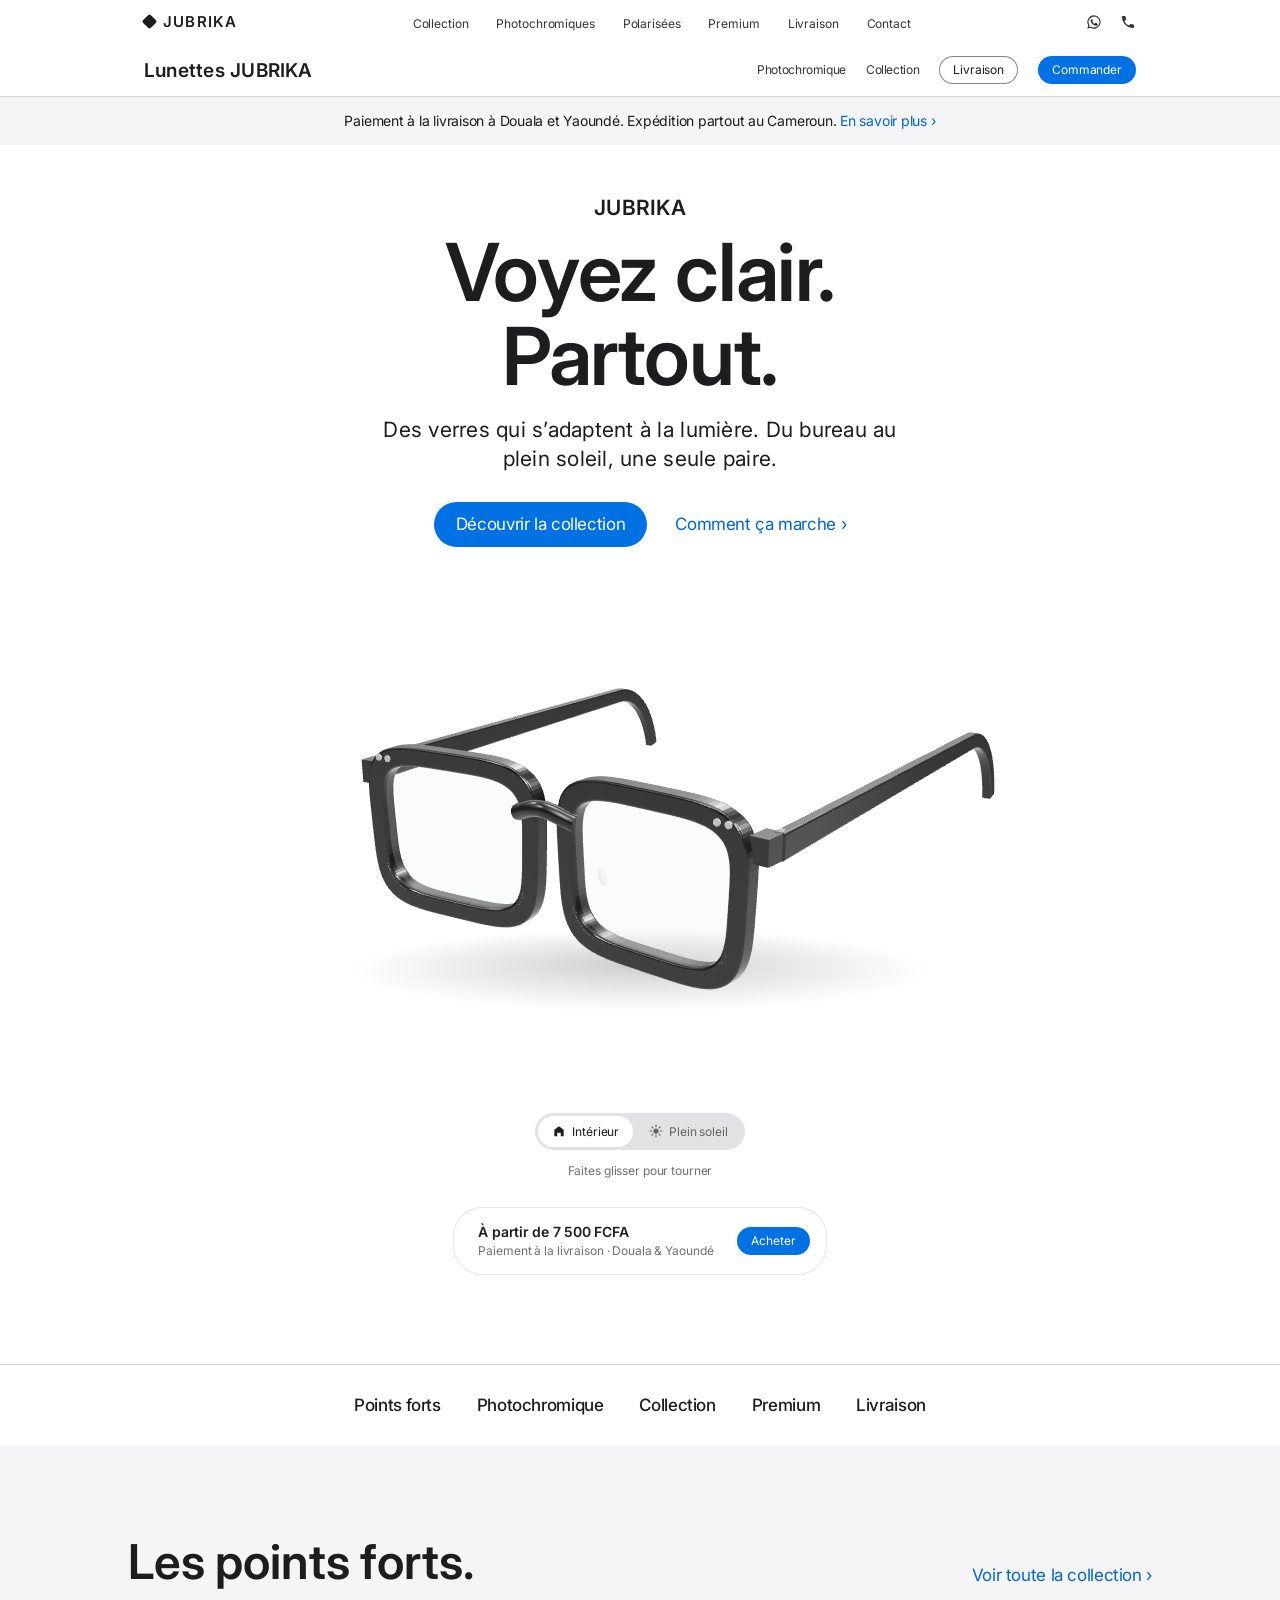
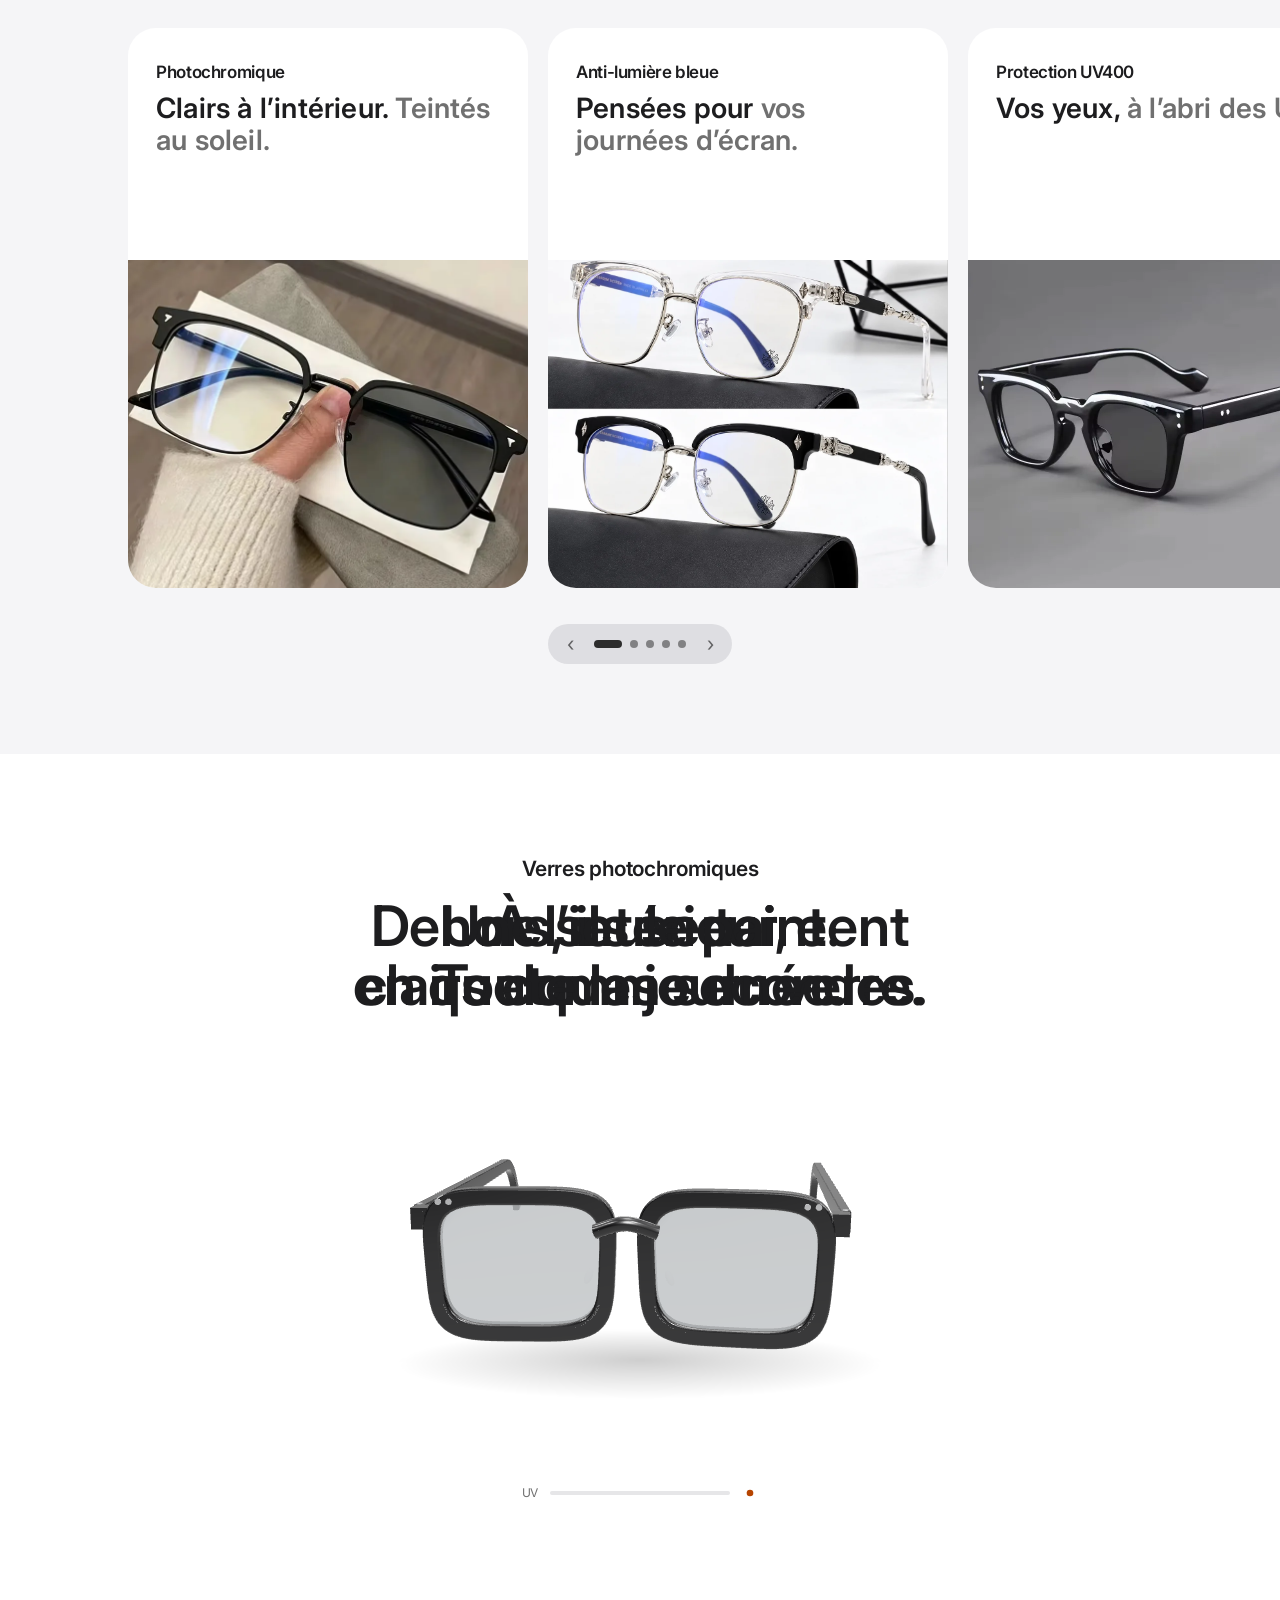
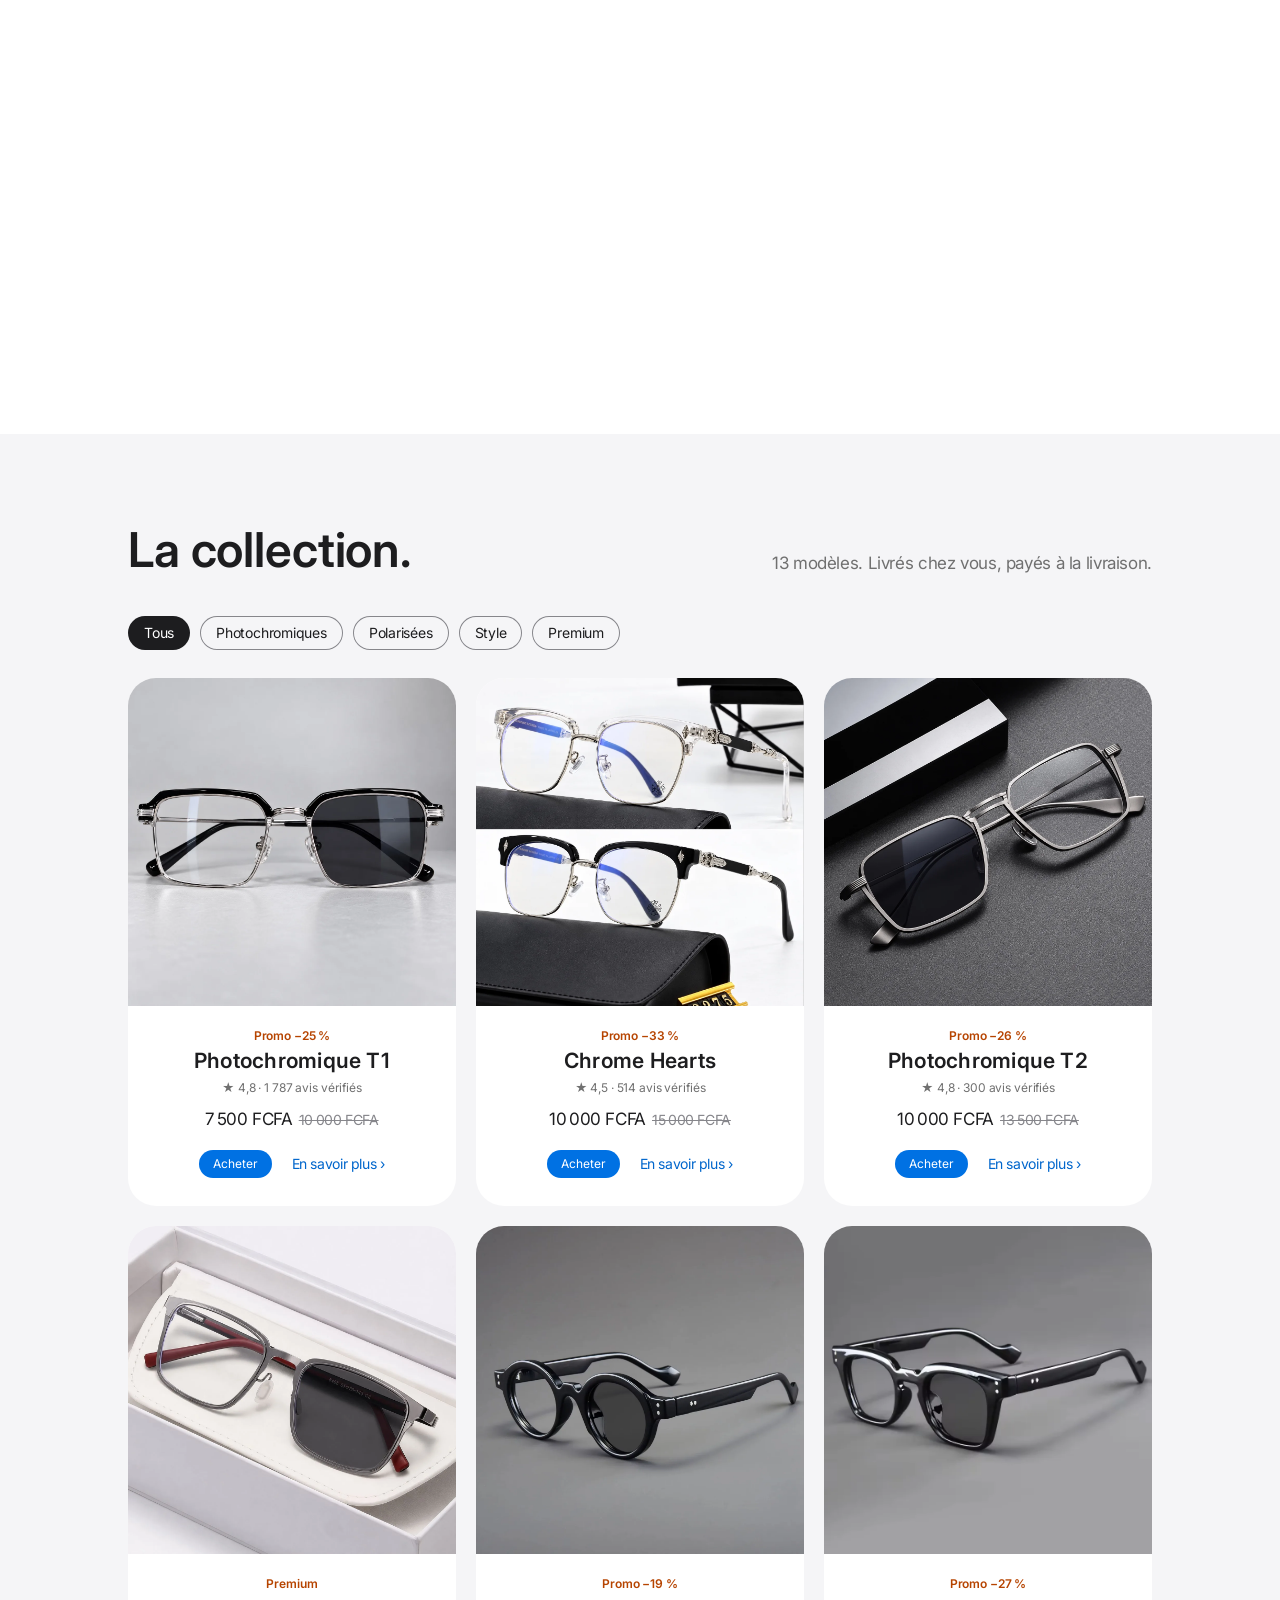
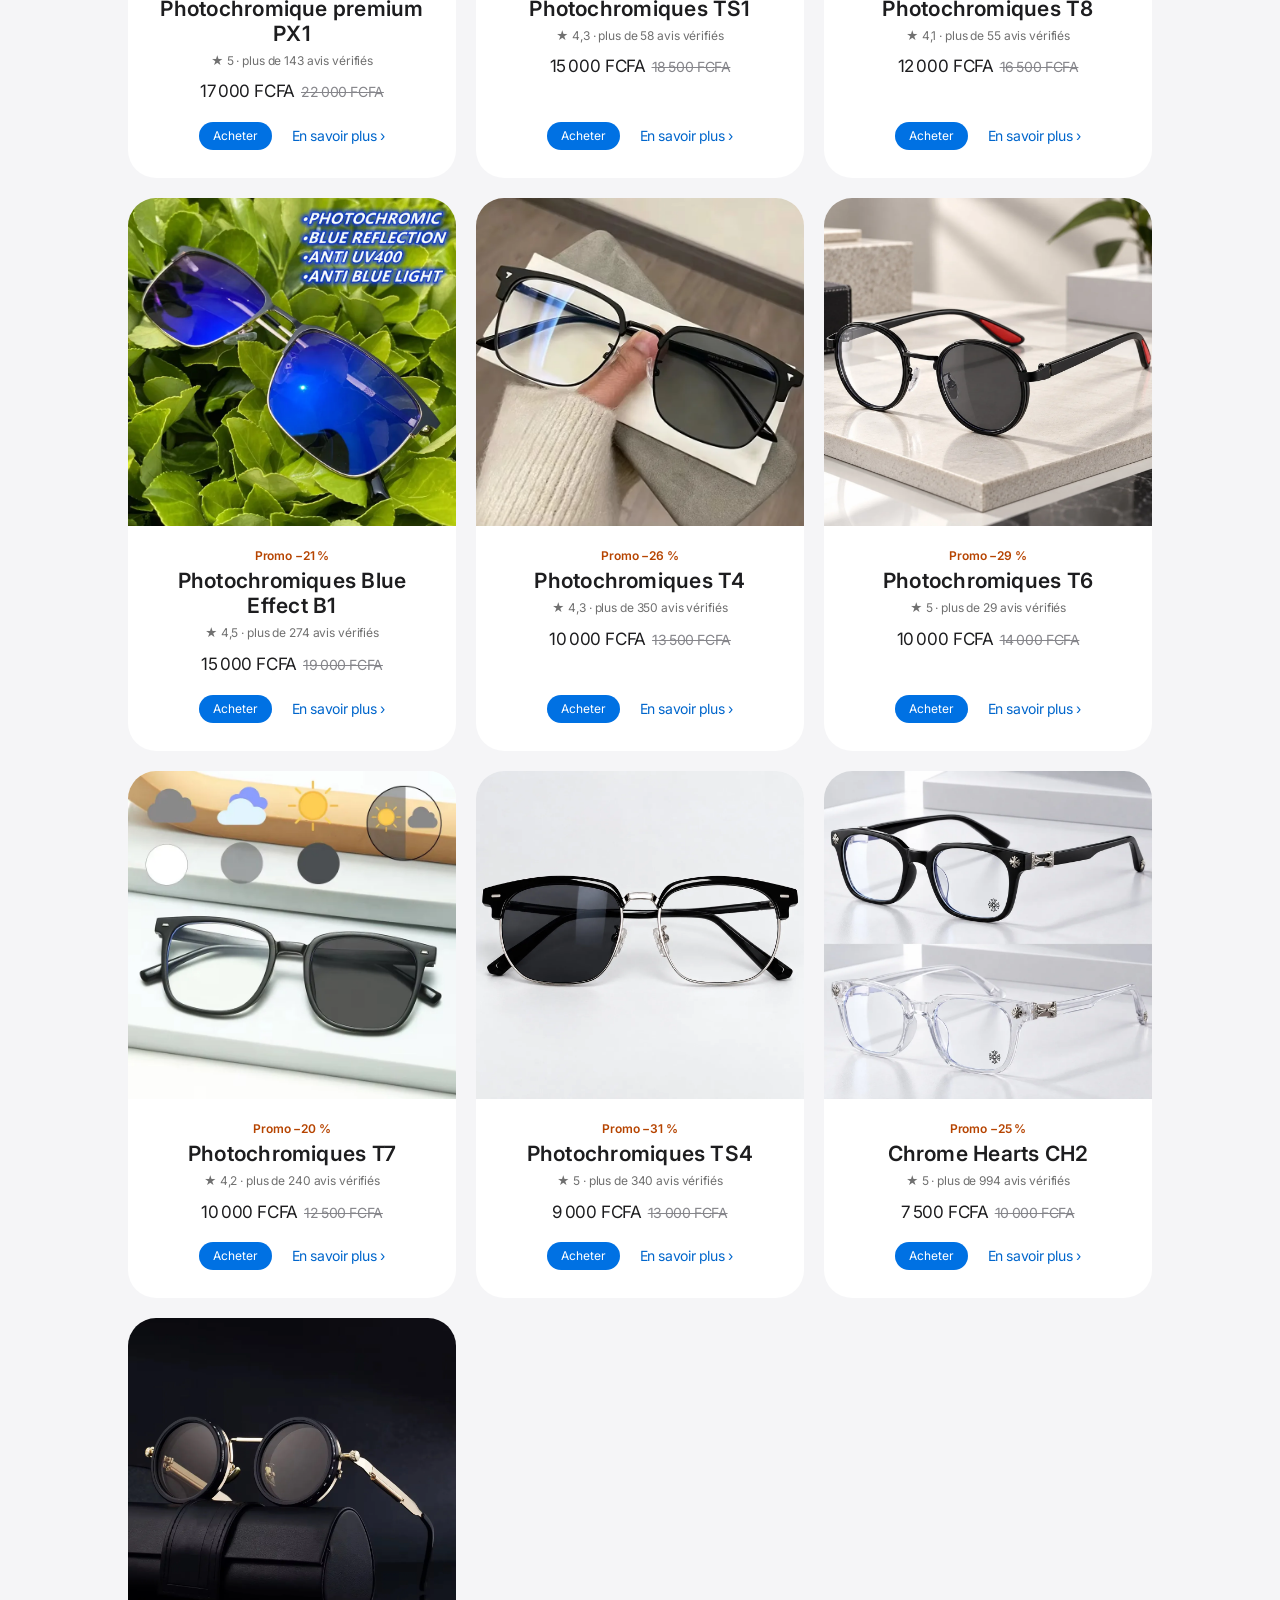
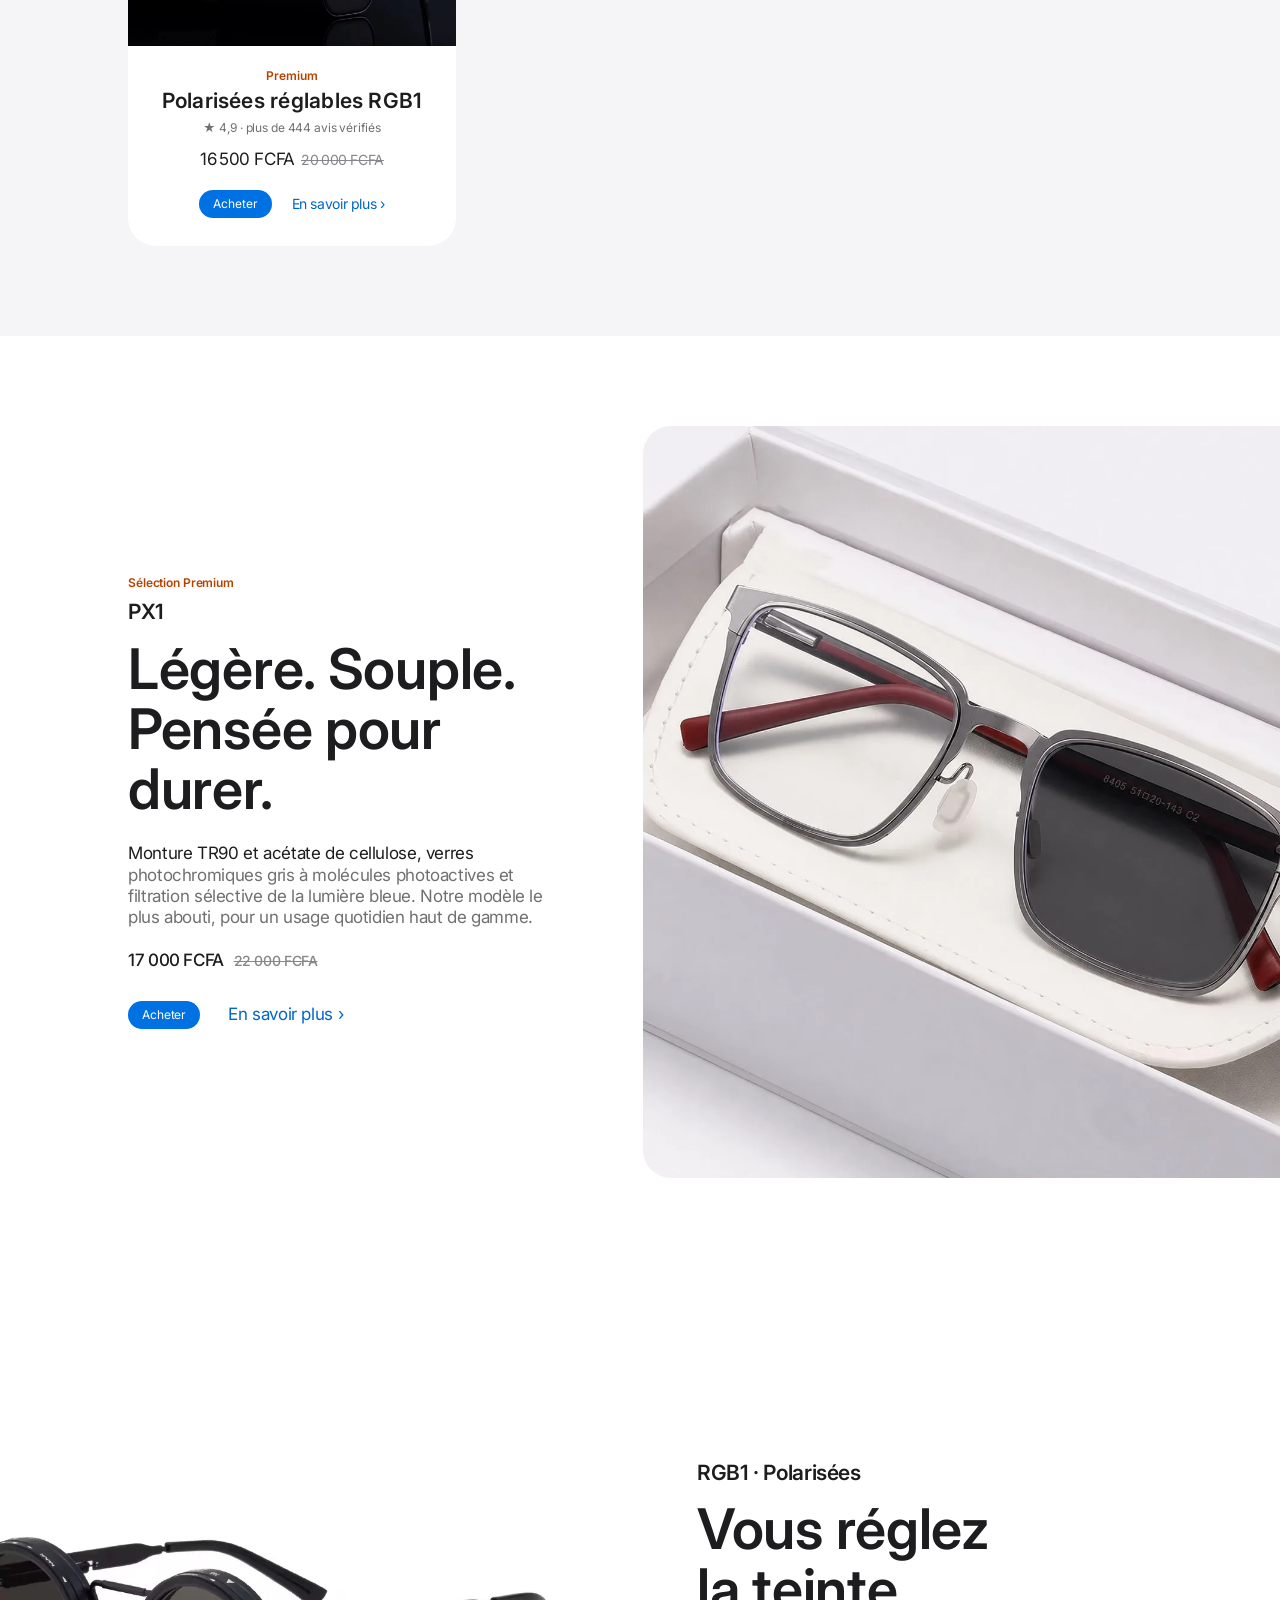
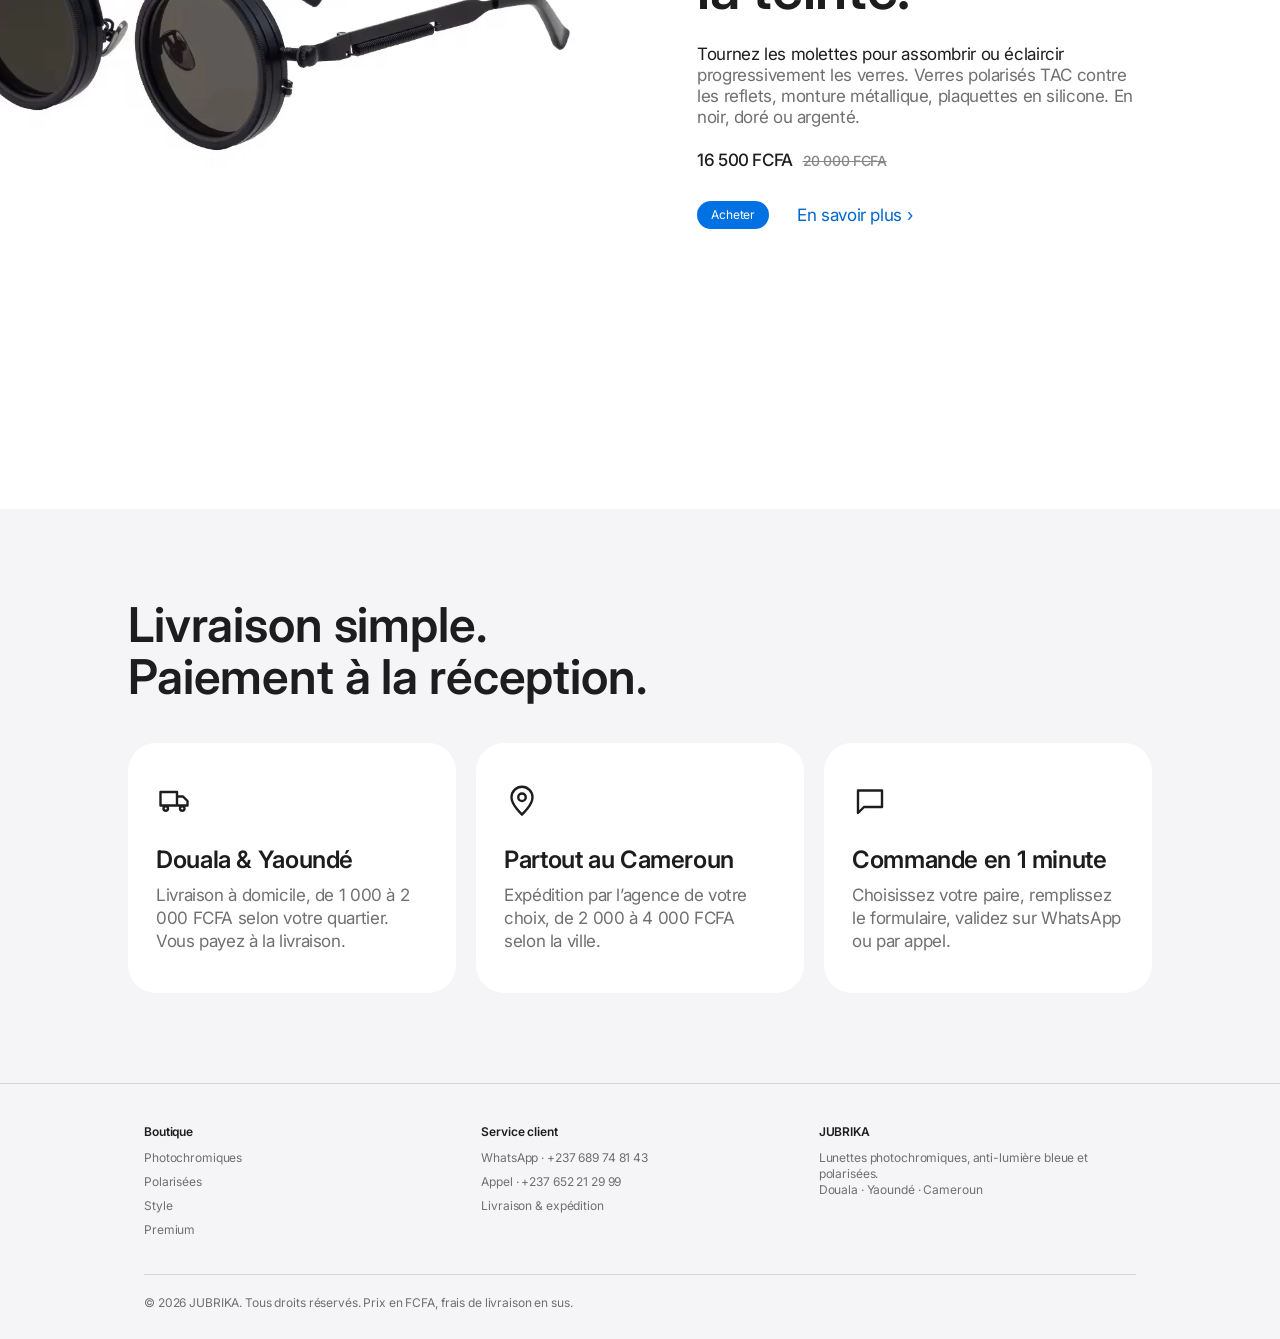
==== commit 5b7dc15d: "Site JUBRIKA : script unique pour ouvrir index.html sans serveur Regroupe le JavaScript dans js/bund" ====
--- a/site/index.html
+++ b/site/index.html
@@ -10,7 +10,6 @@
 <link rel="preconnect" href="https://fonts.gstatic.com" crossorigin>
 <link href="https://fonts.googleapis.com/css2?family=Inter:wght@400;500;600&display=swap" rel="stylesheet">
 <link rel="stylesheet" href="css/style.css">
-<script type="importmap">{"imports":{"three":"./vendor/three.module.min.js"}}</script>
 </head>
 <body>
 
@@ -265,6 +264,7 @@
 
 <div class="toast" id="toast" role="alert" hidden></div>
 
-<script type="module" src="js/app.js"></script>
+<!-- js/bundle.js est généré depuis js/app.js : voir README.md -->
+<script src="js/bundle.js" defer></script>
 </body>
 </html>
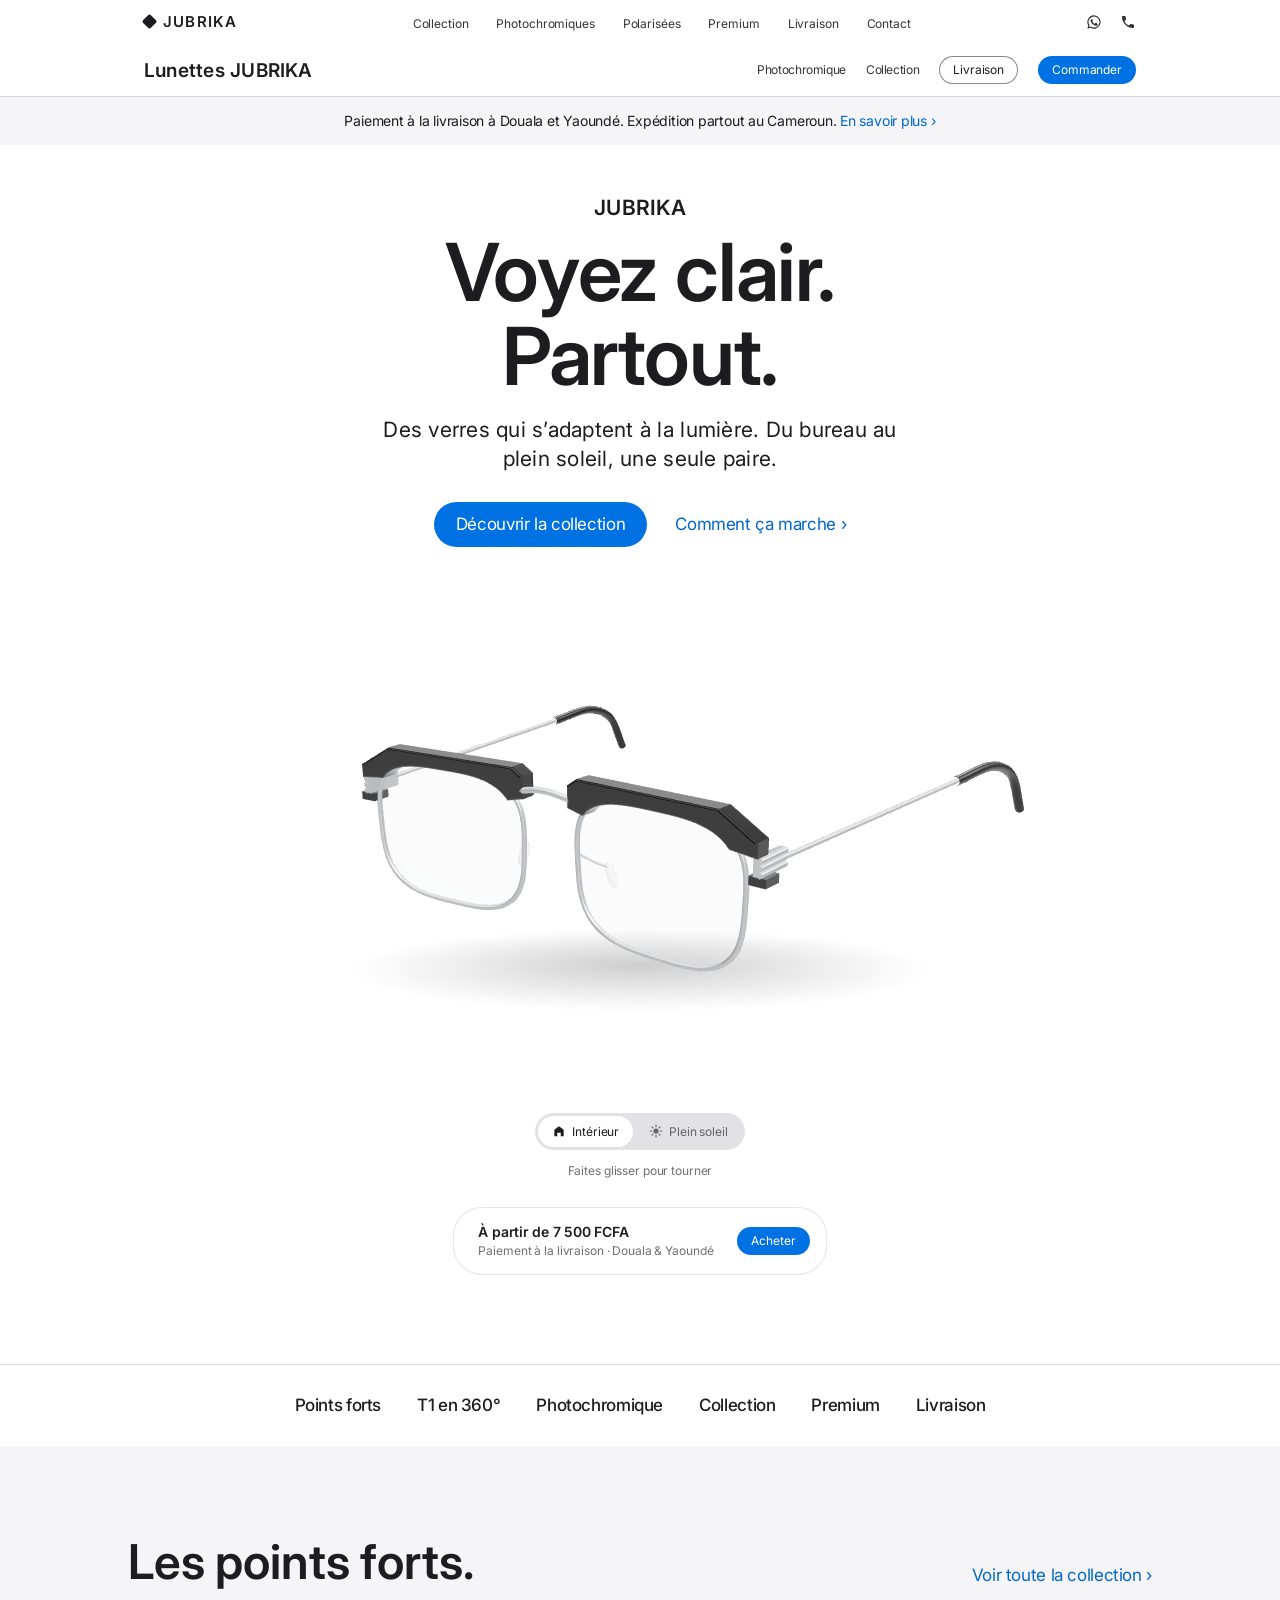
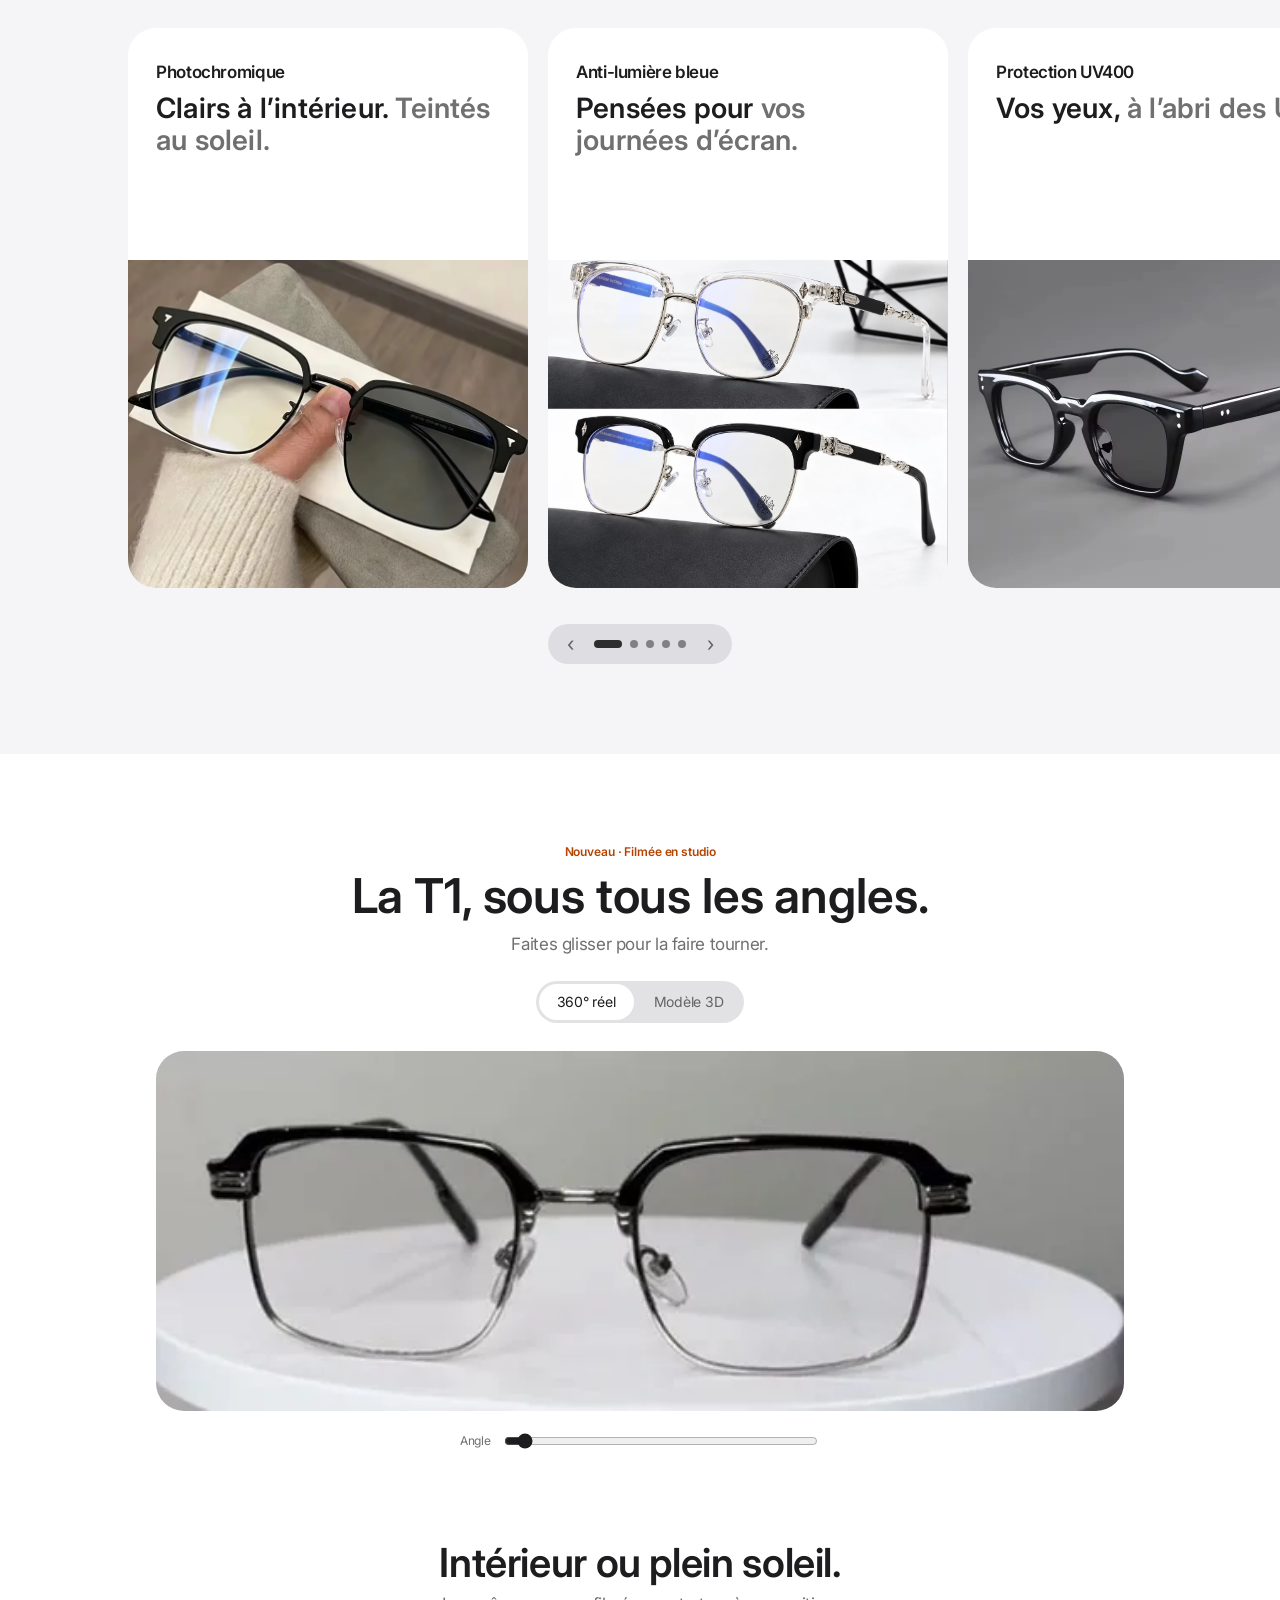
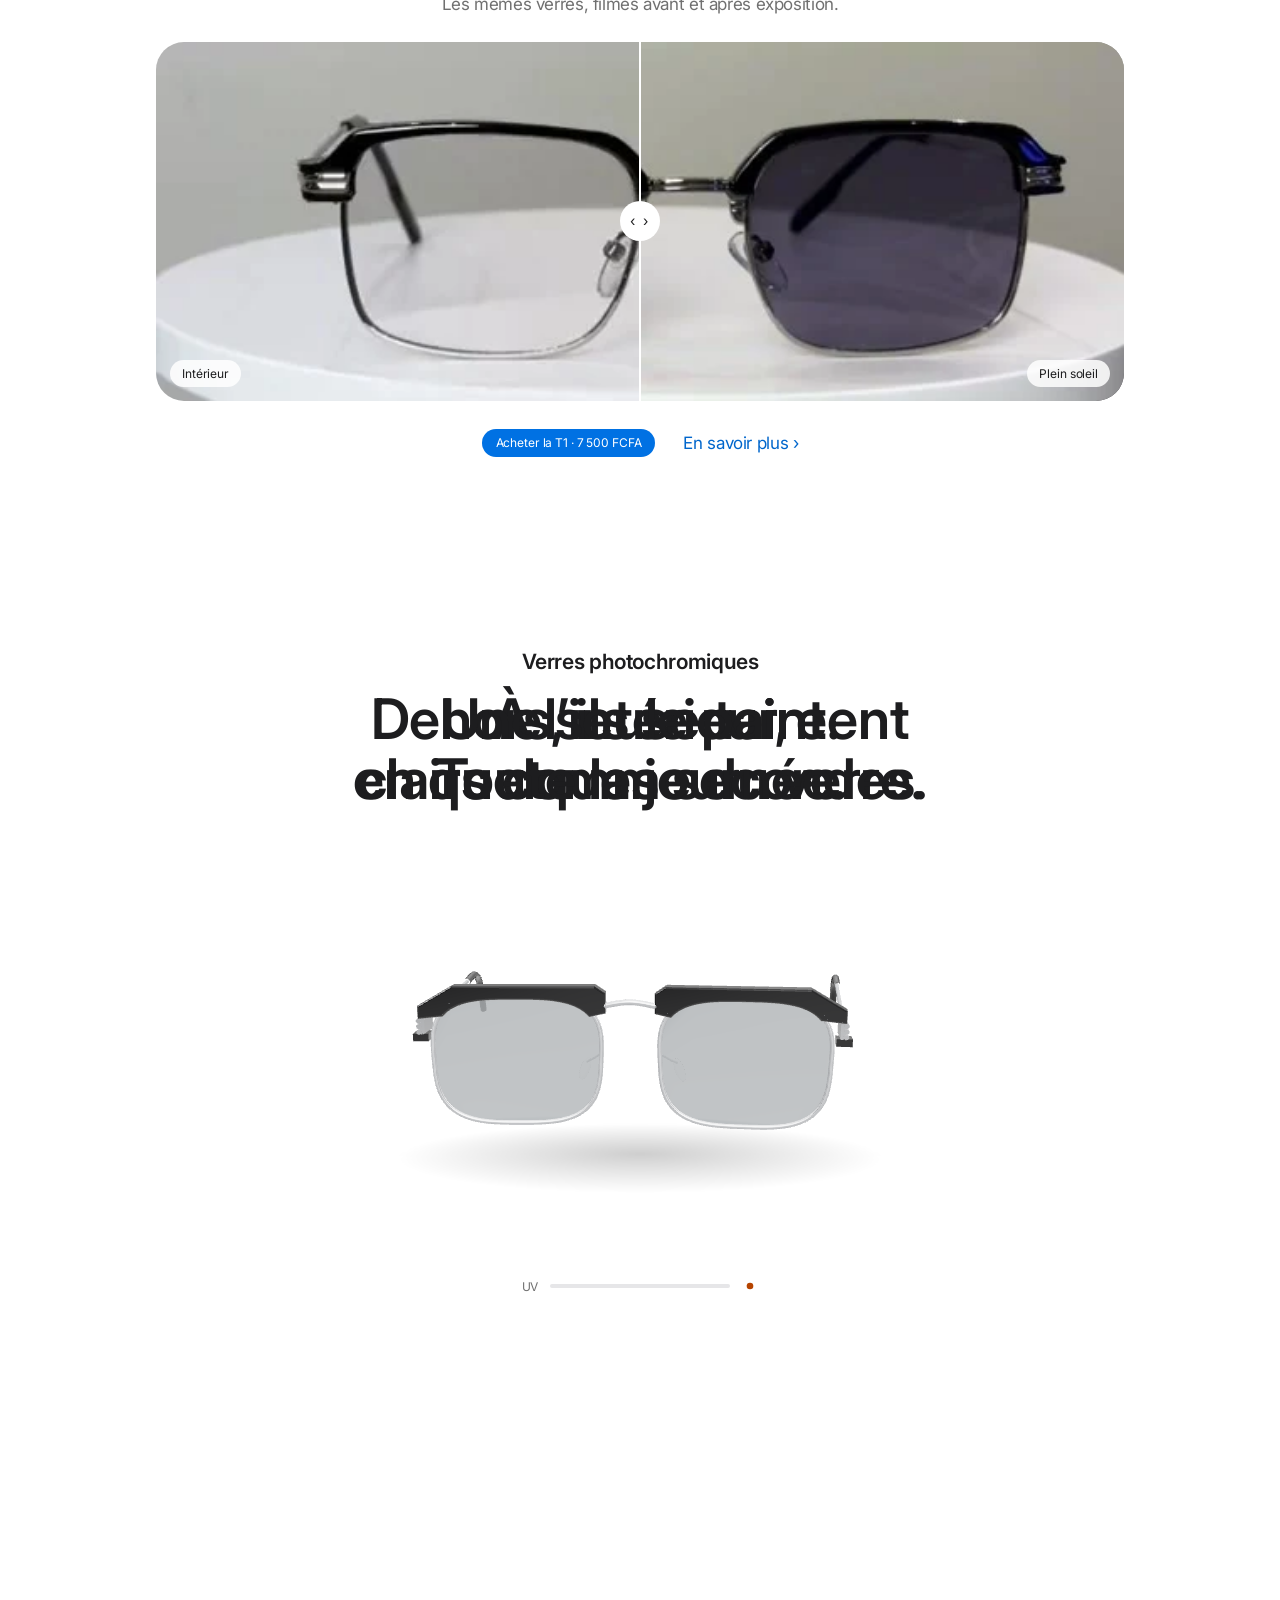
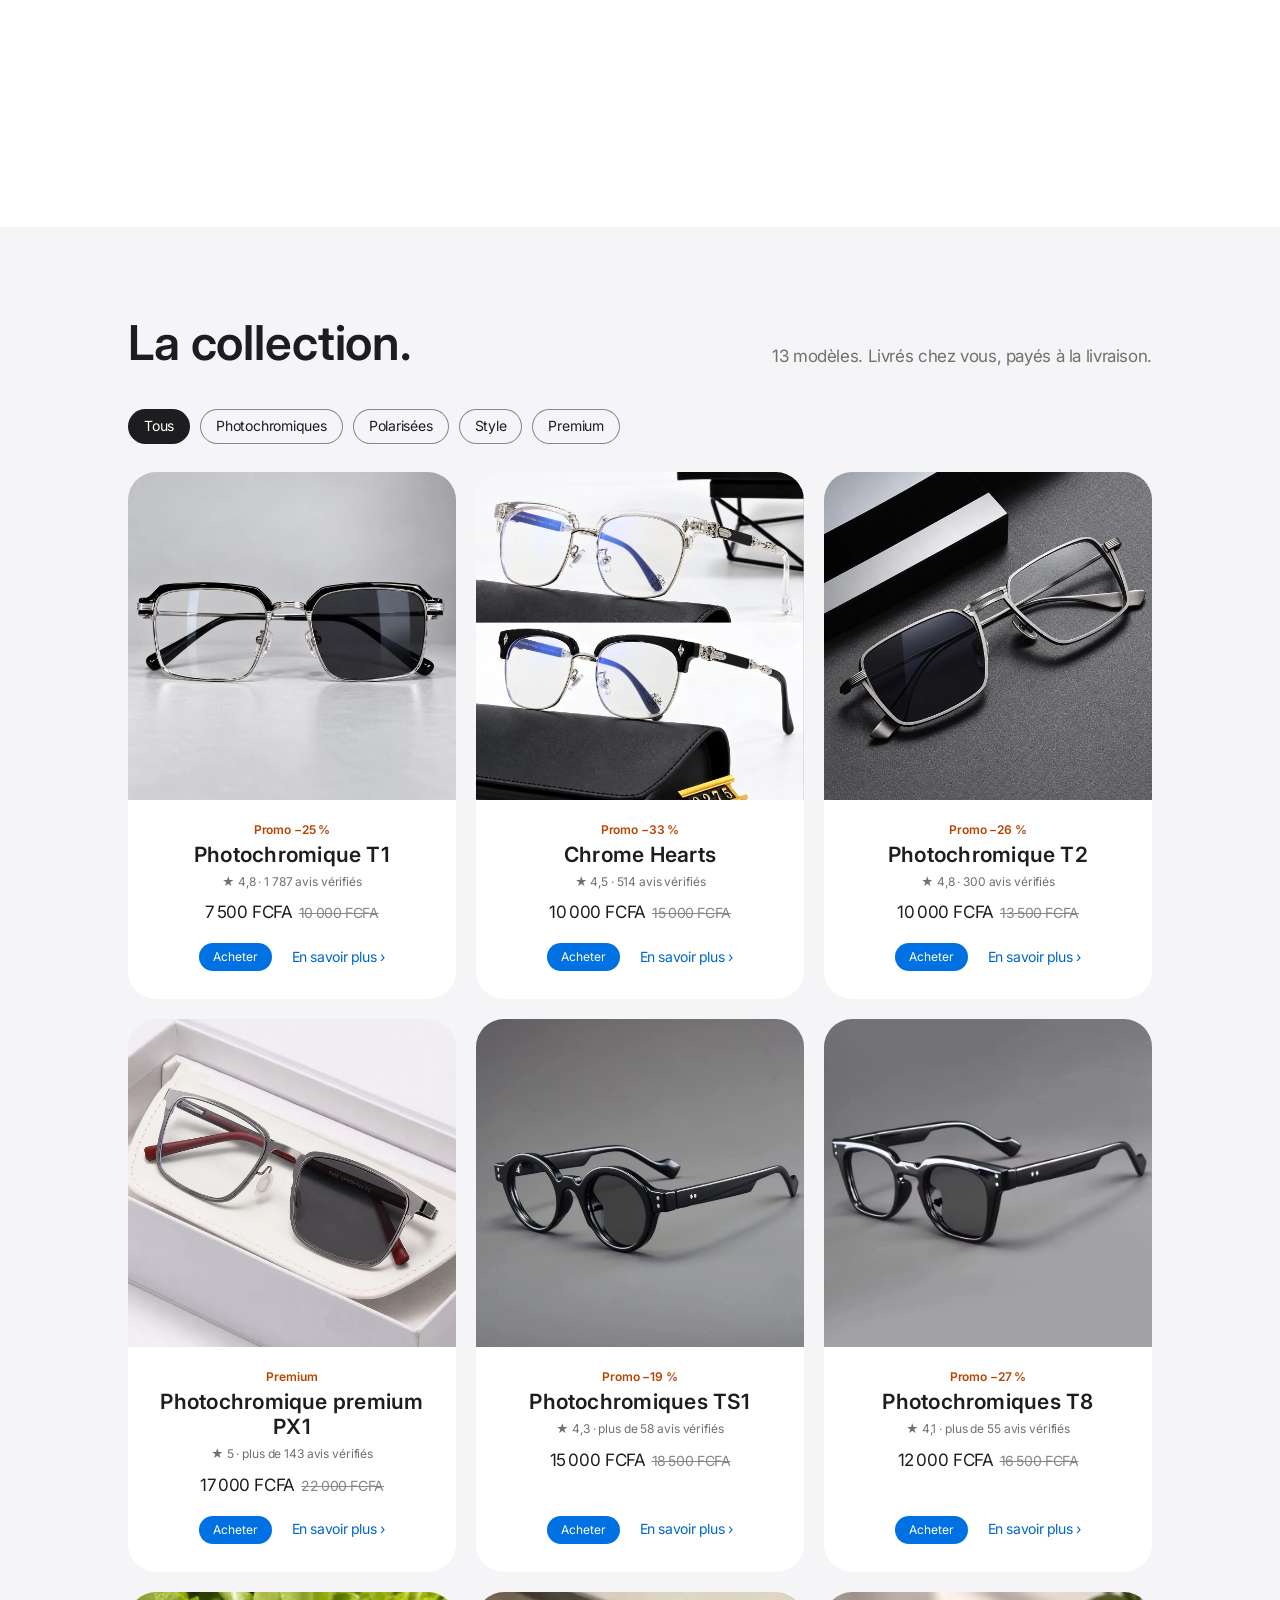
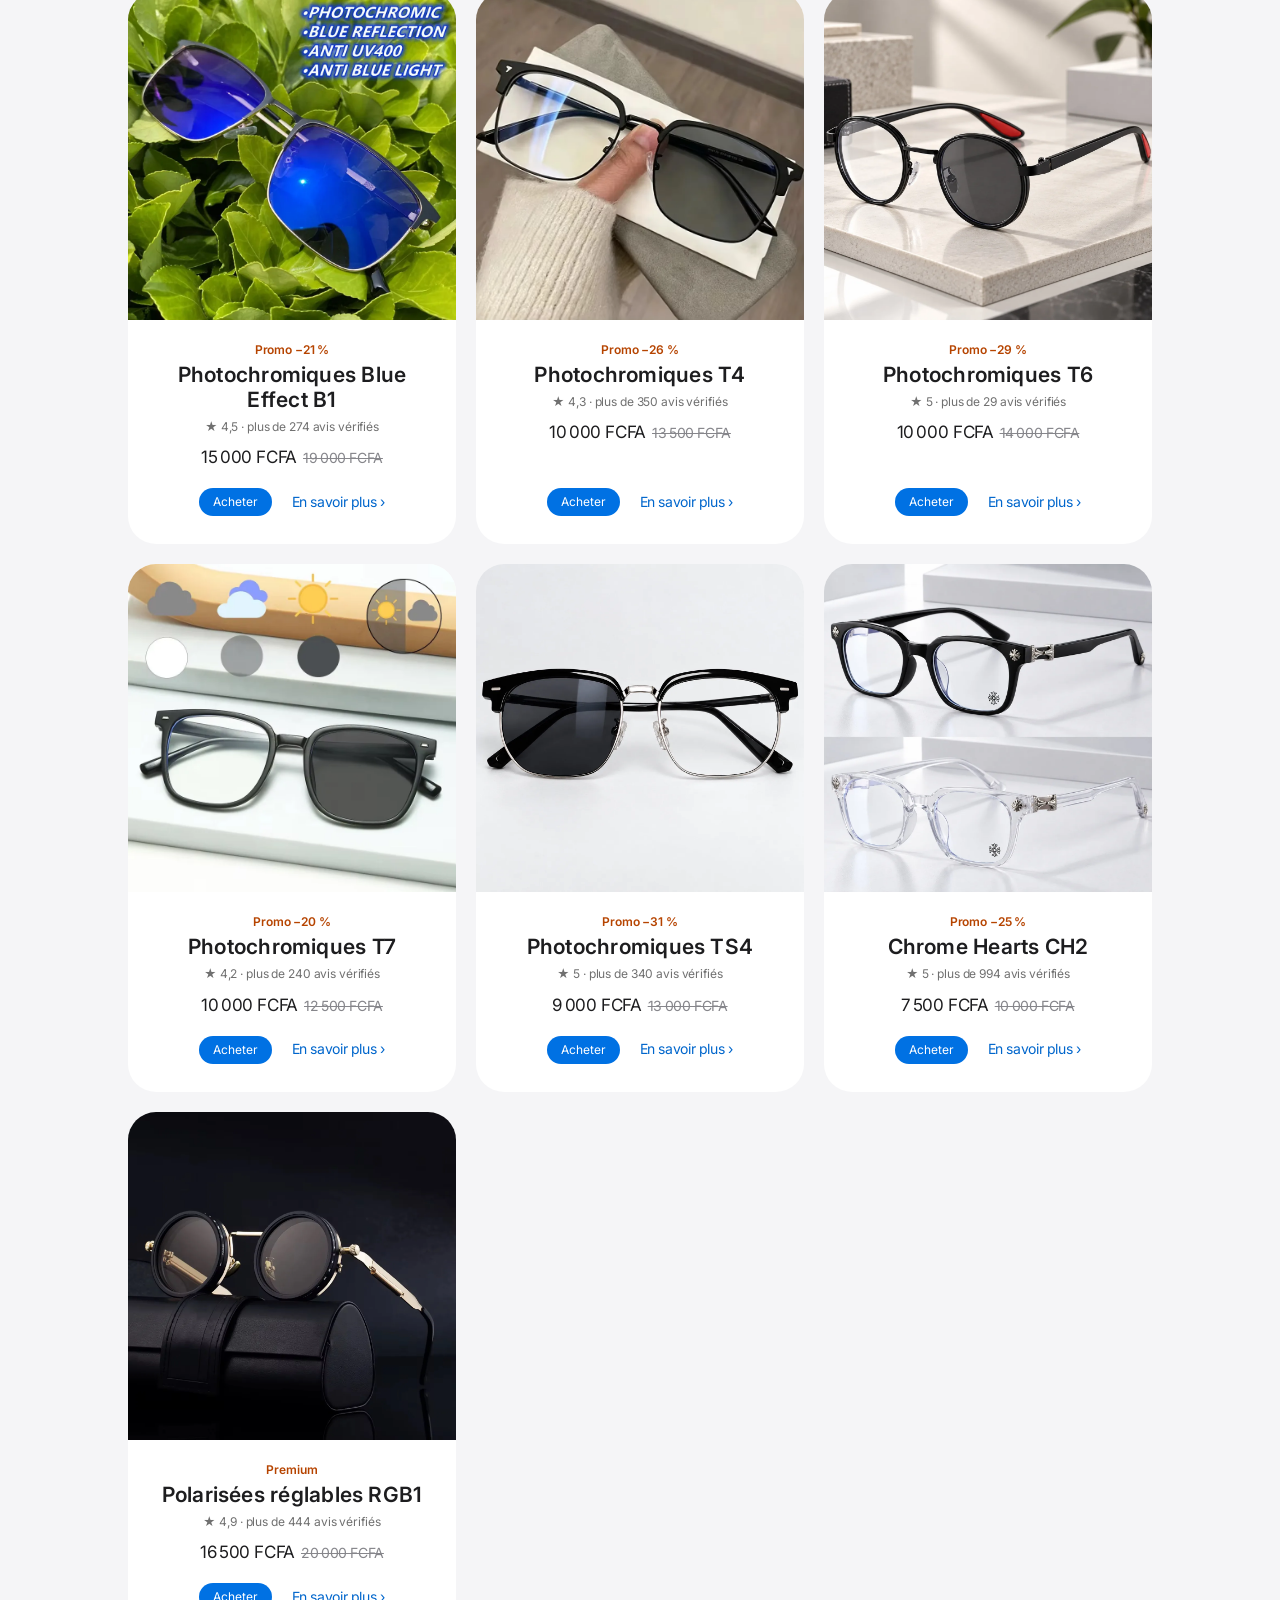
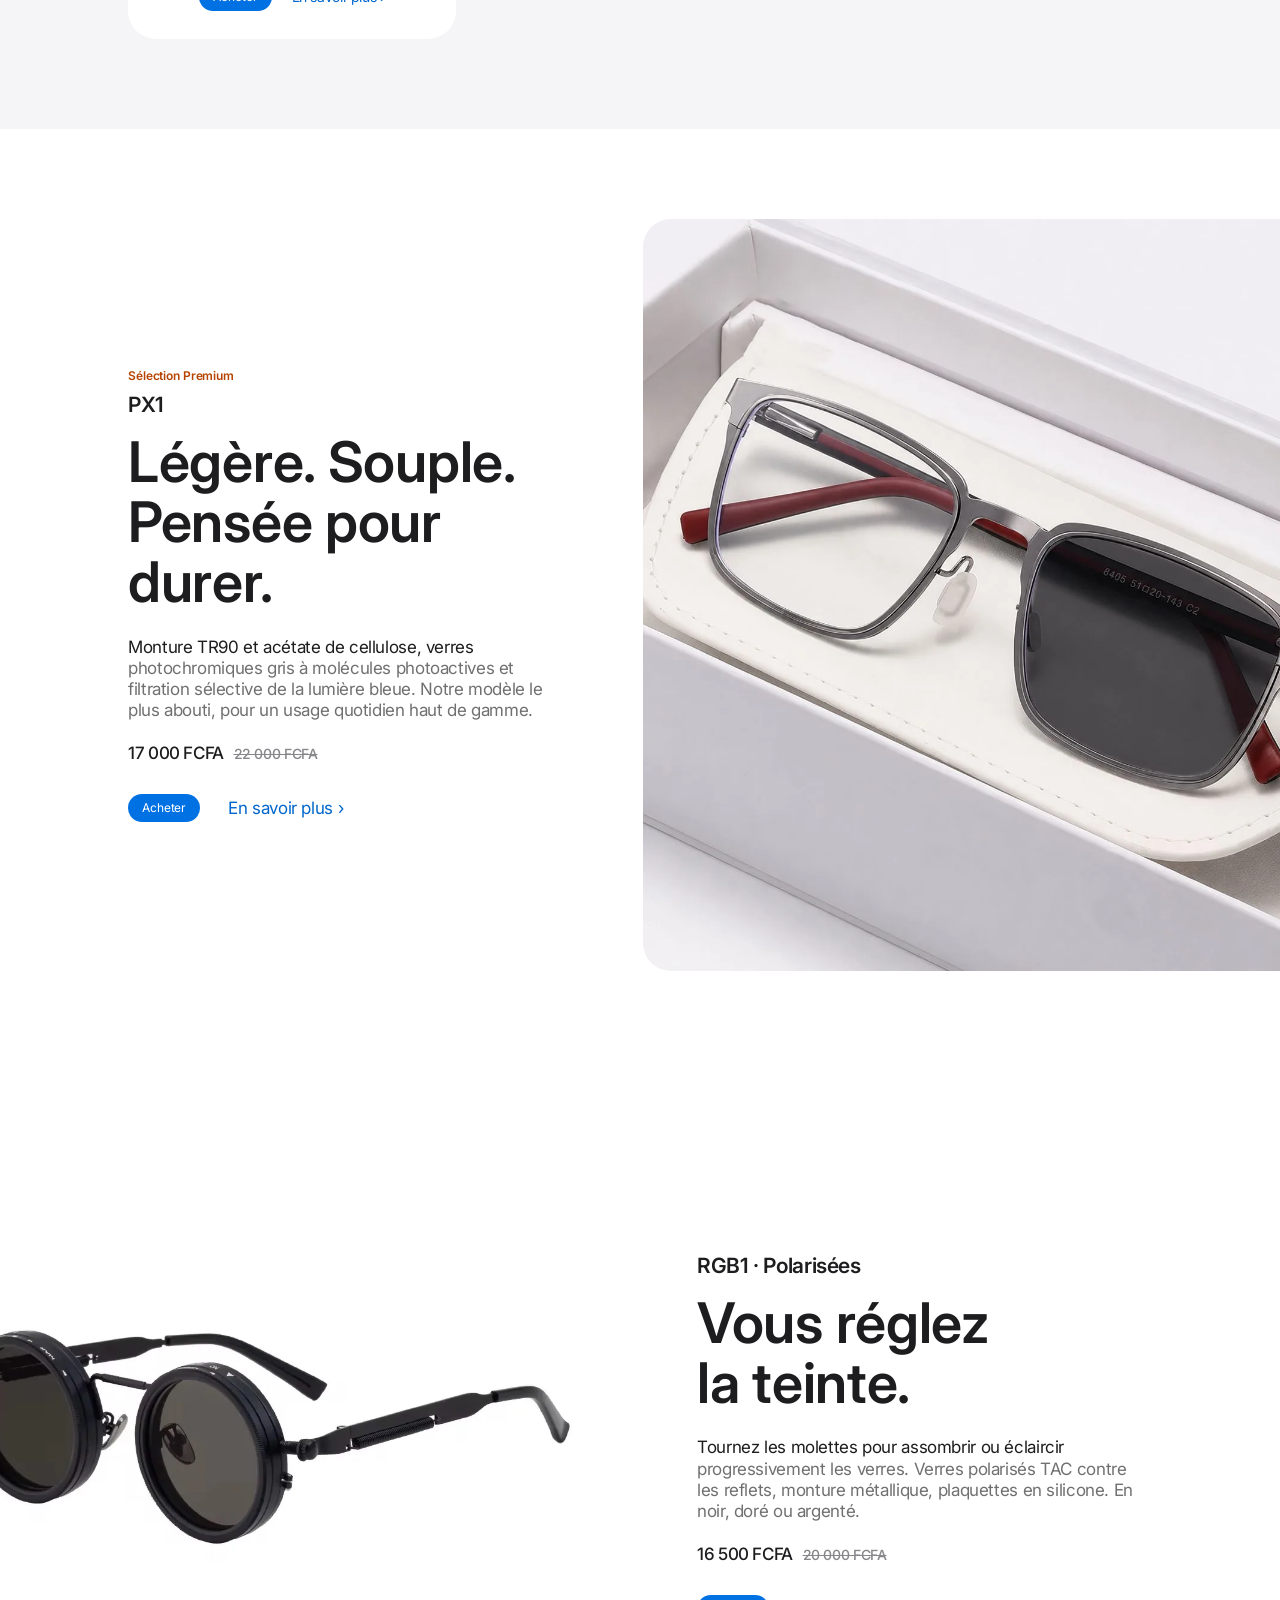
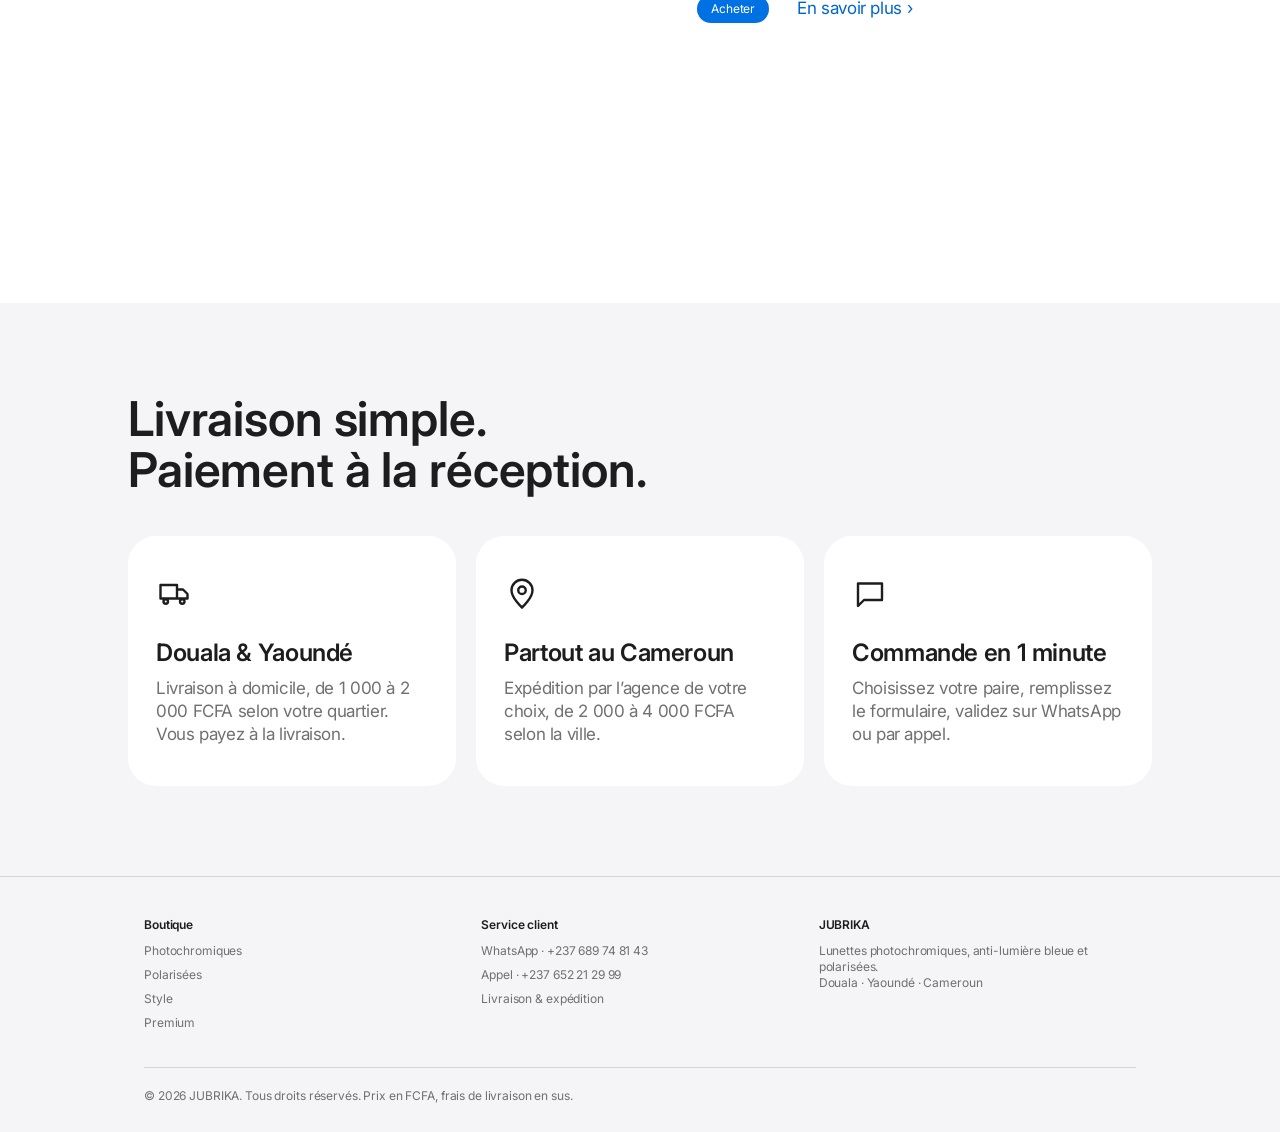
==== commit 9b098716: "T1 : vue 360° réelle, modèle 3D et comparateur photochromique - 72 vues de la T1 extraites de la vid" ====
--- a/site/index.html
+++ b/site/index.html
@@ -68,7 +68,7 @@
 
   <div class="hero-stage">
     <canvas id="hero-canvas" aria-label="Lunettes JUBRIKA en 3D — faites glisser pour tourner" role="img"></canvas>
-    <img class="hero-fallback" src="img/products/t8-1.webp" alt="Lunettes photochromiques JUBRIKA" hidden>
+    <img class="hero-fallback" src="img/products/t1-1.webp" alt="Lunettes photochromiques T1" hidden>
     <div class="light-toggle" role="group" aria-label="Simuler la lumière">
       <button class="active" data-tint="0" aria-pressed="true">
         <svg viewBox="0 0 24 24" aria-hidden="true"><path d="M4 21V10l8-6 8 6v11h-5v-6H9v6H4Z" fill="currentColor"/></svg>Intérieur
@@ -92,6 +92,7 @@
 <!-- Ancres -->
 <nav class="anchors" aria-label="Sections">
   <a href="#points-forts">Points forts</a>
+  <a href="#t1">T1 en 360°</a>
   <a href="#photochromique">Photochromique</a>
   <a href="#collection">Collection</a>
   <a href="#premium">Premium</a>
@@ -136,6 +137,47 @@
     <button id="hl-prev" aria-label="Précédent">‹</button>
     <span class="hl-dots" id="hl-dots"></span>
     <button id="hl-next" aria-label="Suivant">›</button>
+  </div>
+</section>
+
+<!-- T1 : vues réelles + 3D -->
+<section class="studio" id="t1">
+  <div class="studio-head">
+    <p class="launch">Nouveau · Filmée en studio</p>
+    <h2 class="section-title">La T1, sous tous les angles.</h2>
+    <p class="band-sub">Faites glisser pour la faire tourner.</p>
+    <div class="seg" role="tablist" aria-label="Type de vue">
+      <button class="active" role="tab" aria-selected="true" data-view="spin">360° réel</button>
+      <button role="tab" aria-selected="false" data-view="model">Modèle 3D</button>
+    </div>
+  </div>
+  <div class="studio-stage">
+    <div class="spin" id="spin" aria-label="Lunettes T1 en rotation à 360°, faites glisser pour tourner" role="img">
+      <img id="spin-img" src="img/t1-360/00.webp" alt="" draggable="false">
+    </div>
+    <canvas id="t1-canvas" hidden aria-label="Lunettes T1 en 3D" role="img"></canvas>
+  </div>
+  <div class="studio-controls">
+    <label class="spin-range" id="spin-ctrl"><span>Angle</span><input type="range" id="spin-range" min="0" max="71" value="0"></label>
+    <div class="light-toggle" id="t1-toggle" role="group" aria-label="Simuler la lumière" hidden>
+      <button class="active" data-tint="0" aria-pressed="true">Intérieur</button>
+      <button data-tint="1" aria-pressed="false">Plein soleil</button>
+    </div>
+  </div>
+
+  <div class="compare-wrap">
+    <h3 class="compare-title">Intérieur ou plein soleil.<br><span>Les mêmes verres, filmés avant et après exposition.</span></h3>
+    <div class="compare" id="compare">
+      <img src="img/t1-360/face-clair.webp" alt="T1 verres clairs, à l’intérieur">
+      <div class="compare-top" id="compare-top"><img src="img/t1-360/face-fonce.webp" alt="T1 verres teintés, au soleil"></div>
+      <div class="compare-line" id="compare-line"></div>
+      <span class="compare-tag left">Intérieur</span><span class="compare-tag right">Plein soleil</span>
+      <input type="range" id="compare-range" min="0" max="100" value="50" aria-label="Comparer intérieur et plein soleil">
+    </div>
+    <div class="hero-links">
+      <a class="pill pill-blue" href="#produit-T1">Acheter la T1 · 7 500 FCFA</a>
+      <a class="text-link" href="#produit-T1">En savoir plus ›</a>
+    </div>
   </div>
 </section>
 
--- a/site/css/style.css
+++ b/site/css/style.css
@@ -220,6 +220,35 @@
 
 .toast{position:fixed;left:50%;bottom:28px;transform:translateX(-50%);z-index:999;background:var(--ink);color:#fff;font-size:14px;padding:12px 20px;border-radius:9999px;max-width:calc(100vw - 32px);text-align:center}
 
+
+/* ---------- T1 : 360° réel, 3D, avant/après ---------- */
+.studio{padding:var(--section) 0;background:#fff}
+.studio-head{text-align:center;padding:0 16px;display:flex;flex-direction:column;align-items:center;gap:10px}
+.studio-head .launch{margin:0}
+.seg{display:inline-flex;gap:2px;padding:3px;border-radius:36px;background:rgba(210,210,215,.64);margin-top:14px}
+.seg button{border:0;background:transparent;border-radius:36px;padding:8px 18px;font-size:14px;letter-spacing:-.224px;color:rgba(0,0,0,.56)}
+.seg button.active{background:#fff;color:var(--ink)}
+.studio-stage{max-width:1000px;margin:28px auto 0;padding:0 16px}
+.spin{border-radius:var(--r-card);overflow:hidden;background:var(--mist);cursor:grab;touch-action:pan-y;user-select:none;-webkit-user-select:none}
+.spin.grabbing{cursor:grabbing}
+.spin img{width:100%;aspect-ratio:576/214;object-fit:cover;pointer-events:none}
+#t1-canvas{width:100%;height:min(52vh,460px);display:block;cursor:grab}
+.studio-controls{display:flex;justify-content:center;margin-top:20px;padding:0 16px}
+.spin-range{display:flex;align-items:center;gap:12px;font-size:12px;color:var(--slate);width:min(360px,100%)}
+.spin-range input{flex:1;accent-color:var(--ink)}
+.compare-wrap{max-width:1000px;margin:var(--section) auto 0;padding:0 16px;text-align:center}
+.compare-title{font-size:40px;font-weight:600;line-height:1.1;margin-bottom:28px}
+.compare-title span{display:block;font-size:17px;font-weight:400;color:var(--slate);margin-top:10px;font-family:var(--text);letter-spacing:-.374px}
+.compare{position:relative;border-radius:var(--r-card);overflow:hidden;background:var(--mist)}
+.compare img{width:100%;aspect-ratio:576/214;object-fit:cover;display:block}
+.compare-top{position:absolute;inset:0;clip-path:inset(0 0 0 50%)}
+.compare-line{position:absolute;top:0;bottom:0;left:50%;width:2px;margin-left:-1px;background:#fff;pointer-events:none}
+.compare-line::after{content:"‹ ›";position:absolute;top:50%;left:50%;transform:translate(-50%,-50%);background:#fff;color:var(--ink);font-size:14px;letter-spacing:2px;width:40px;height:40px;border-radius:50%;display:flex;align-items:center;justify-content:center}
+.compare-tag{position:absolute;bottom:14px;font-size:12px;letter-spacing:-.12px;background:rgba(255,255,255,.85);padding:5px 12px;border-radius:9999px;color:var(--ink)}
+.compare-tag.left{left:14px}.compare-tag.right{right:14px}
+.compare input{position:absolute;inset:0;width:100%;height:100%;opacity:0;cursor:ew-resize;margin:0}
+@media (max-width:734px){.compare-title{font-size:28px}}
+
 /* ---------- Responsive ---------- */
 @media (max-width:1068px){
   .hero-title{font-size:64px}
